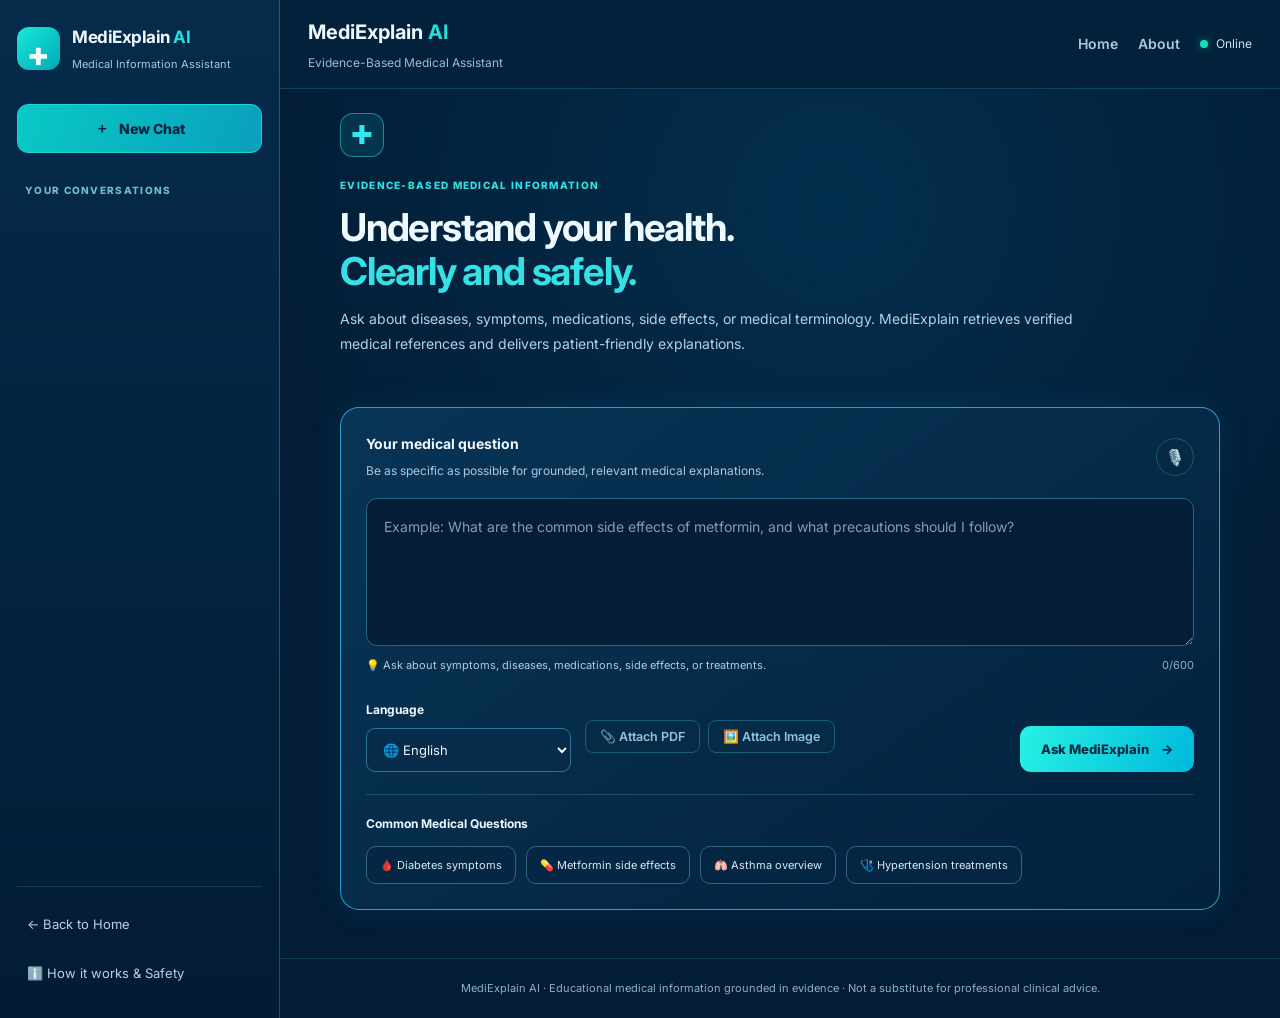
==== frontend/chat.html @ 68c3829e "Update MediExplain AI features and fixes" ====
<!DOCTYPE html>
<html lang="en">
<head>
    <meta charset="UTF-8">
    <meta name="viewport" content="width=device-width, initial-scale=1.0">
    <title>MediExplain AI | Medical Information Assistant</title>
    <link rel="preconnect" href="https://fonts.googleapis.com">
    <link rel="preconnect" href="https://fonts.gstatic.com" crossorigin>
    <link href="https://fonts.googleapis.com/css2?family=Inter:wght@400;500;600;700;800&display=swap" rel="stylesheet">
    <link rel="stylesheet" href="style.css">
</head>
<body class="chat-page">

<div class="chat-app">

    <!-- SIDEBAR -->
    <aside class="chat-sidebar" id="chatSidebar">
        <div class="sidebar-brand">
            <div class="sidebar-logo">+</div>
            <div>
                <h2>MediExplain <span>AI</span></h2>
                <p>Medical Information Assistant</p>
            </div>
        </div>

        <button type="button" class="new-chat-button" id="newChatButton">
            <span>＋</span> New Chat
        </button>

        <div class="sidebar-section-title">YOUR CONVERSATIONS</div>

        <div class="chat-history-list" id="chatHistoryList">
            <!-- Saved conversations dynamically rendered here -->
        </div>

        <div class="sidebar-bottom">
            <a href="home.html" class="sidebar-link">← Back to Home</a>
            <a href="about.html" class="sidebar-link">ℹ️ How it works & Safety</a>
        </div>
    </aside>

    <!-- MAIN CHAT CONTAINER -->
    <main class="chat-main">

        <!-- TOP BAR -->
        <header class="chat-topbar">
            <div class="topbar-left">
                <button
                    type="button"
                    class="sidebar-toggle"
                    id="sidebarToggle"
                    aria-label="Toggle sidebar"
                >☰</button>

                <div class="topbar-title">
                    <h1>MediExplain <span>AI</span></h1>
                    <p>Evidence-Based Medical Assistant</p>
                </div>
            </div>

            <div class="topbar-right">
                <a href="home.html" class="topbar-link">Home</a>
                <a href="about.html" class="topbar-link">About</a>
                <div class="chat-online-status">
                    <span class="status-dot"></span> Online
                </div>
            </div>
        </header>

        <div class="chat-content">

            <!-- WELCOME BANNER -->
            <section class="chat-welcome" id="chatWelcome">
                <div class="chat-welcome-icon">✚</div>
                <div class="chat-eyebrow">EVIDENCE-BASED MEDICAL INFORMATION</div>

                <h2>Understand your health.<br>
                    <span>Clearly and safely.</span>
                </h2>

                <p>
                    Ask about diseases, symptoms, medications, side effects, or medical terminology.
                    MediExplain retrieves verified medical references and delivers patient-friendly explanations.
                </p>
            </section>

            <!-- QUESTION CARD -->
            <section class="chat-question-card" id="ask">

                <div class="chat-input-heading">
                    <div>
                        <label for="question">Your medical question</label>
                        <p>Be as specific as possible for grounded, relevant medical explanations.</p>
                    </div>
                    <div class="input-actions-header">
                        <button type="button" id="voiceInputBtn" class="tool-icon-btn" title="Voice Input" onclick="toggleVoiceInput()">
                            🎙️
                        </button>
                    </div>
                </div>

                <!-- ATTACHED PDF / IMAGE BADGES -->
                <div id="attachedDocContainer" class="attached-badge-container hidden"></div>
                <div id="attachedImageContainer" class="attached-image-container hidden"></div>

                <div class="textarea-wrapper">
                    <textarea
                        id="question"
                        rows="5"
                        maxlength="600"
                        placeholder="Example: What are the common side effects of metformin, and what precautions should I follow?"
                    ></textarea>
                </div>

                <div class="chat-input-hint">
                    <span>💡 Ask about symptoms, diseases, medications, side effects, or treatments.</span>
                    <span id="questionCount">0/600</span>
                </div>

                <!-- CONTROLS & ATTACHMENTS BAR -->
                <div class="chat-question-controls">
                    <div class="controls-left">
                        <div class="chat-language-wrapper">
                            <label for="language">Language</label>
                            <select id="language">
                                <option value="English">🌐 English</option>
                                <option value="Kannada">ಕನ್ನಡ (Kannada)</option>
                                <option value="Hindi">हिन्दी (Hindi)</option>
                            </select>
                        </div>

                        <!-- ATTACHMENT BUTTONS -->
                        <div class="attachment-actions">
                            <input type="file" id="pdfFileInput" accept=".pdf" class="hidden" onchange="handlePdfUpload(event)">
                            <button type="button" class="attach-btn" onclick="document.getElementById('pdfFileInput').click()" title="Attach medical reference PDF">
                                📎 Attach PDF
                            </button>

                            <input type="file" id="imageFileInput" accept="image/png,image/jpeg,image/webp" class="hidden" onchange="handleImageAttach(event)">
                            <button type="button" class="attach-btn" onclick="document.getElementById('imageFileInput').click()" title="Attach medical image for reference">
                                🖼️ Attach Image
                            </button>
                        </div>
                    </div>

                    <button
                        type="button"
                        id="askButton"
                        class="chat-ask-button"
                        onclick="askMediExplain()"
                    >
                        <span>Ask MediExplain</span> <span>→</span>
                    </button>
                </div>

                <!-- QUICK QUESTIONS -->
                <div class="chat-quick-section">
                    <div class="chat-quick-title">Common Medical Questions</div>

                    <div class="chat-quick-buttons">
                        <button type="button" onclick="setQuestion('What are the symptoms of diabetes and how is it diagnosed?')">
                            🩸 Diabetes symptoms
                        </button>

                        <button type="button" onclick="setQuestion('What are the side effects and precautions of metformin?')">
                            💊 Metformin side effects
                        </button>

                        <button type="button" onclick="setQuestion('What is asthma, what triggers flare-ups, and how is it managed?')">
                            🫁 Asthma overview
                        </button>

                        <button type="button" onclick="setQuestion('How is high blood pressure treated and prevented?')">
                            🩺 Hypertension treatments
                        </button>
                    </div>
                </div>
            </section>

            <!-- LOADING INDICATOR -->
            <div id="loading" class="loading-card hidden" role="status" aria-live="polite">
                <div class="loading-animation">
                    <span></span><span></span><span></span>
                </div>
                <h3>Reviewing trusted medical sources...</h3>
                <p>Retrieving relevant knowledge, ranking medical passages, and preparing patient-friendly guidance.</p>
                <div class="loading-steps">
                    <span>Retrieval</span><span>•</span>
                    <span>Safety Check</span><span>•</span>
                    <span>Reranking</span><span>•</span>
                    <span>Plain Explanation</span>
                </div>
            </div>

            <!-- RESPONSE SECTION -->
            <section id="responseSection" class="response-section hidden">

                <div class="response-heading">
                    <div>
                        <div class="section-label">EVIDENCE-BASED MEDICAL EXPLANATION</div>
                        <h2>Your Explanation</h2>
                        <p>Synthesized from verified medical references and patient guidelines.</p>
                    </div>

                    <!-- STRICTLY ONE VISIBLE COPY BUTTON -->
                    <button type="button" class="copy-button" id="copyButton" onclick="copyAnswer()">
                        📋 Copy answer
                    </button>
                </div>

                <!-- MEDICAL EXPLANATION CARD -->
                <div class="answer-card">
                    <div class="answer-card-header">
                        <div class="medical-icon">+</div>
                        <div class="header-text-group">
                            <h3>Medical Explanation</h3>
                            <span>Clear, patient-friendly information</span>
                        </div>
                        <button type="button" id="speakButton" class="speech-toggle-btn" onclick="toggleSpeech()" title="Read aloud">
                            🔊 Listen
                        </button>
                    </div>
                    <div id="answer" class="answer"></div>
                </div>

                <!-- METRICS GRID -->
                <div class="metrics-grid">
                    <div class="metric-card">
                        <div class="metric-content">
                            <span>Evidence Confidence</span>
                            <strong id="confidence">-</strong>
                        </div>
                    </div>

                    <div class="metric-card">
                        <div class="metric-content">
                            <span>Clinical Safety Level</span>
                            <strong id="safetyLevel">-</strong>
                        </div>
                    </div>
                </div>

                <!-- MEDICAL TERMINOLOGY SIMPLIFIER (PHASE 3D) -->
                <div id="terminologyCard" class="terminology-card hidden">
                    <div class="terminology-header">
                        <div class="terminology-icon">📖</div>
                        <div>
                            <h3>Medical Terminology Explained</h3>
                            <span>Key medical concepts in plain language</span>
                        </div>
                    </div>
                    <div id="terminologyList" class="terminology-list"></div>
                </div>

                <!-- SAFETY INFORMATION CARD -->
                <div class="safety-card">
                    <div class="safety-header">
                        <div class="safety-icon">🛡️</div>
                        <div>
                            <h3>Safety & Clinical Guidance</h3>
                            <span>Important medical precautions</span>
                        </div>
                    </div>
                    <p id="safetyMessage"></p>
                </div>

                <!-- EVIDENCE EXPLORER (PHASE 5) -->
                <div id="evidenceExplorerCard" class="evidence-explorer-card">
                    <div class="evidence-explorer-header">
                        <div>
                            <div class="section-label">EVIDENCE EXPLORER</div>
                            <h3>Supporting Medical Passages</h3>
                            <p>Examine the exact evidence chunks and relevance scores retrieved for your question.</p>
                        </div>
                    </div>
                    <div id="evidenceList" class="evidence-list"></div>
                </div>

                <!-- MEDICAL SOURCES / REFERENCES -->
                <div class="sources-card">
                    <div class="sources-header">
                        <div>
                            <div class="section-label">CITATIONS</div>
                            <h3>Medical References & Sources</h3>
                            <p>Explore the trusted references supporting this explanation.</p>
                        </div>
                    </div>
                    <div id="sources" class="sources-list"></div>
                </div>

                <!-- INTERACTIVE ACTION BAR (PHASES 9 & 10) -->
                <div class="action-tools-bar">
                    <button type="button" class="tool-action-btn" onclick="openReportModal()">
                        📄 Generate Medical Report
                    </button>
                    <button type="button" class="tool-action-btn" onclick="openTreatmentModal()">
                        ⚖️ Treatment Comparison
                    </button>
                    <button type="button" class="tool-action-btn" onclick="openDoctorModal()">
                        🩺 Questions for Doctor
                    </button>
                    <button type="button" class="ask-another-button" id="askAnotherButton">
                        ← Ask another question
                    </button>
                </div>

            </section>

        </div>

        <!-- FOOTER -->
        <footer class="chat-footer">
            MediExplain AI · Educational medical information grounded in evidence · Not a substitute for professional clinical advice.
        </footer>

    </main>
</div>

<!-- =========================================================
     MODAL 1: STRUCTURED MEDICAL REPORT PREVIEW & PRINT
========================================================= -->
<div id="reportModal" class="modal-overlay hidden" onclick="closeModalOnBackdrop(event, 'reportModal')">
    <div class="modal-card report-modal-card">
        <div class="modal-header">
            <div>
                <span class="modal-eyebrow">PATIENT EDUCATION REPORT</span>
                <h2 id="modalReportTitle">MediExplain Medical Report</h2>
            </div>
            <div class="modal-header-actions">
                <button type="button" class="modal-print-btn" onclick="window.print()">🖨️ Print / Save PDF</button>
                <button type="button" class="modal-close-btn" onclick="closeModal('reportModal')" aria-label="Close modal">×</button>
            </div>
        </div>
        <div class="modal-body" id="reportBody">
            <!-- Dynamic report content -->
        </div>
    </div>
</div>

<!-- =========================================================
     MODAL 2: TREATMENT COMPARISON TABLE
========================================================= -->
<div id="treatmentModal" class="modal-overlay hidden" onclick="closeModalOnBackdrop(event, 'treatmentModal')">
    <div class="modal-card">
        <div class="modal-header">
            <div>
                <span class="modal-eyebrow">TREATMENT ANALYSIS</span>
                <h2 id="treatmentModalTitle">Evidence-Based Treatment Comparison</h2>
            </div>
            <button type="button" class="modal-close-btn" onclick="closeModal('treatmentModal')" aria-label="Close modal">×</button>
        </div>
        <div class="modal-body" id="treatmentBody">
            <!-- Dynamic treatment comparison table -->
        </div>
    </div>
</div>

<!-- =========================================================
     MODAL 3: QUESTIONS FOR YOUR DOCTOR
========================================================= -->
<div id="doctorModal" class="modal-overlay hidden" onclick="closeModalOnBackdrop(event, 'doctorModal')">
    <div class="modal-card">
        <div class="modal-header">
            <div>
                <span class="modal-eyebrow">CLINICAL COMMUNICATION</span>
                <h2>Questions to Discuss with Your Doctor</h2>
            </div>
            <button type="button" class="modal-close-btn" onclick="closeModal('doctorModal')" aria-label="Close modal">×</button>
        </div>
        <div class="modal-body" id="doctorBody">
            <!-- Dynamic doctor discussion summary -->
        </div>
    </div>
</div>

<!-- TOAST FEEDBACK -->
<div id="copyToast" class="toast-notification hidden"></div>

<script src="script.js"></script>

</body>
</html>
---- frontend/style.css ----
/* =========================================================
   MEDIEXPLAIN AI
   PROFESSIONAL MEDICAL UI
========================================================= */

* {
    margin: 0;
    padding: 0;
    box-sizing: border-box;
}

:root {

    --primary: #2563eb;
    --primary-dark: #1d4ed8;
    --primary-light: #eff6ff;

    --navy: #10233f;
    --text: #24364b;
    --muted: #66758a;

    --border: #dfe7f1;

    --background: #f5f8fc;
    --white: #ffffff;

    --success: #159957;
    --success-bg: #ecfdf5;

    --warning: #b7791f;
    --warning-bg: #fff9eb;

    --shadow-sm:
        0 4px 15px rgba(30, 55, 90, 0.05);

    --shadow-md:
        0 15px 45px rgba(30, 55, 90, 0.09);

    --radius: 18px;
}


/* =========================================================
   BODY
========================================================= */

html {
    scroll-behavior: smooth;
}

body {

    font-family: "Inter", Arial, sans-serif;

    background:
        radial-gradient(
            circle at 80% 0%,
            rgba(37, 99, 235, 0.08),
            transparent 30%
        ),
        var(--background);

    color: var(--text);

    min-height: 100vh;

    line-height: 1.6;
}

button,
textarea,
select {
    font-family: inherit;
}


/* =========================================================
   APP
========================================================= */

.app {
    min-height: 100vh;
}


/* =========================================================
   NAVBAR
========================================================= */

.navbar {

    height: 76px;

    background: rgba(255,255,255,0.96);

    backdrop-filter: blur(15px);

    border-bottom: 1px solid var(--border);

    display: flex;

    align-items: center;

    justify-content: space-between;

    padding: 0 6%;

    position: sticky;

    top: 0;

    z-index: 100;
}


.brand {

    display: flex;

    align-items: center;

    gap: 12px;
}


.brand-icon {

    width: 42px;
    height: 42px;

    background:
        linear-gradient(
            135deg,
            #2563eb,
            #4f46e5
        );

    color: white;

    border-radius: 12px;

    display: flex;

    align-items: center;

    justify-content: center;

    font-size: 25px;

    font-weight: 700;

    box-shadow:
        0 8px 20px rgba(37,99,235,0.25);
}


.brand-name {

    color: var(--navy);

    font-size: 18px;

    font-weight: 800;

    line-height: 1.1;
}


.brand-name span {
    color: var(--primary);
}


.brand-subtitle {

    font-size: 10px;

    color: var(--muted);

    margin-top: 3px;
}


.nav-links {

    display: flex;

    gap: 30px;
}


.nav-links a {

    color: #4b5d73;

    text-decoration: none;

    font-size: 13px;

    font-weight: 600;

    transition: 0.2s;
}


.nav-links a:hover {
    color: var(--primary);
}


.nav-status {

    display: flex;

    align-items: center;

    gap: 8px;

    font-size: 13px;

    color: #415267;

    font-weight: 500;
}


.online-dot {

    width: 8px;
    height: 8px;

    border-radius: 50%;

    background: #22c55e;

    box-shadow:
        0 0 0 4px rgba(34,197,94,0.12);
}


/* =========================================================
   HERO
========================================================= */

.hero {

    max-width: 1250px;

    margin: 0 auto;

    min-height: 550px;

    padding: 90px 6% 75px;

    display: grid;

    grid-template-columns: 1.05fr 0.95fr;

    align-items: center;

    gap: 50px;
}


.hero-content {
    max-width: 690px;
}


.eyebrow {

    display: inline-flex;

    align-items: center;

    gap: 8px;

    color: var(--primary);

    font-size: 13px;

    font-weight: 700;

    letter-spacing: 0.02em;

    margin-bottom: 18px;

    background: #eef5ff;

    padding: 8px 13px;

    border-radius: 30px;

    border: 1px solid #dbeafe;
}


.eyebrow-icon {
    font-size: 15px;
}


.hero h1 {

    font-size: clamp(42px, 5vw, 65px);

    line-height: 1.08;

    letter-spacing: -2.5px;

    color: var(--navy);

    margin-bottom: 22px;

    font-weight: 800;
}


.hero h1 span {
    color: var(--primary);
}


.hero-description {

    max-width: 650px;

    color: var(--muted);

    font-size: 17px;

    line-height: 1.8;

    margin-bottom: 30px;
}


.hero-actions {

    display: flex;

    align-items: center;

    gap: 15px;

    margin-bottom: 28px;
}


.primary-button,
.secondary-button {

    text-decoration: none;

    display: inline-flex;

    align-items: center;

    justify-content: center;

    gap: 10px;

    border-radius: 11px;

    padding: 13px 20px;

    font-size: 14px;

    font-weight: 700;

    transition: 0.25s;
}


.primary-button {

    color: white;

    background:
        linear-gradient(
            135deg,
            #2563eb,
            #4f46e5
        );

    box-shadow:
        0 10px 25px rgba(37,99,235,0.25);
}


.primary-button:hover {

    transform: translateY(-2px);

    box-shadow:
        0 14px 30px rgba(37,99,235,0.30);
}


.secondary-button {

    color: var(--navy);

    border: 1px solid var(--border);

    background: white;
}


.secondary-button:hover {
    border-color: #b7c9e2;
}


.hero-trust {

    display: flex;

    flex-wrap: wrap;

    gap: 22px;

    color: #52657b;

    font-size: 13px;

    font-weight: 600;
}


.hero-trust span {
    color: var(--success);

    margin-right: 5px;
}


/* =========================================================
   HERO VISUAL
========================================================= */

.hero-visual {

    height: 390px;

    position: relative;

    display: flex;

    align-items: center;

    justify-content: center;
}


.medical-orb {

    width: 265px;
    height: 265px;

    border-radius: 50%;

    background:
        radial-gradient(
            circle at 35% 30%,
            #ffffff,
            #e9f2ff 50%,
            #dceaff
        );

    border: 1px solid #d7e5f8;

    box-shadow:
        0 35px 70px rgba(37,99,235,0.15);

    display: flex;

    align-items: center;

    justify-content: center;
}


.medical-orb::before {

    content: "";

    position: absolute;

    width: 320px;
    height: 320px;

    border: 1px solid #dce8f7;

    border-radius: 50%;
}


.orb-cross {

    width: 105px;
    height: 105px;

    border-radius: 28px;

    background:
        linear-gradient(
            135deg,
            #2563eb,
            #4f46e5
        );

    color: white;

    display: flex;

    align-items: center;

    justify-content: center;

    font-size: 65px;

    font-weight: 500;

    box-shadow:
        0 20px 40px rgba(37,99,235,0.30);
}


.floating-card {

    position: absolute;

    background: rgba(255,255,255,0.95);

    border: 1px solid var(--border);

    border-radius: 13px;

    padding: 12px 16px;

    font-size: 12px;

    font-weight: 700;

    color: var(--navy);

    box-shadow: var(--shadow-md);
}


.floating-card span {
    margin-right: 6px;
}


.card-one {
    top: 40px;
    right: 20px;
}


.card-two {
    bottom: 50px;
    left: 15px;
}


.card-three {
    bottom: 5px;
    right: 70px;
}


/* =========================================================
   MAIN
========================================================= */

.main-container {

    max-width: 1100px;

    margin: 0 auto;

    padding: 20px 25px 80px;
}


/* =========================================================
   LABELS / HEADINGS
========================================================= */

.section-label {

    color: var(--primary);

    font-size: 11px;

    font-weight: 800;

    letter-spacing: 0.12em;

    margin-bottom: 8px;
}


.section-heading,
.response-heading {

    display: flex;

    justify-content: space-between;

    align-items: flex-start;

    gap: 30px;

    margin-bottom: 25px;
}


.section-heading h2,
.response-heading h2,
.how-section h2,
.features-section h2,
.responsible-section h2 {

    color: var(--navy);

    font-size: 30px;

    letter-spacing: -0.7px;

    line-height: 1.2;

    margin-bottom: 10px;
}


.section-heading p,
.response-heading p,
.section-description {

    color: var(--muted);

    font-size: 14px;

    max-width: 680px;
}


.educational-badge,
.response-badge {

    white-space: nowrap;

    padding: 8px 13px;

    border-radius: 30px;

    background: #eff8f4;

    color: #227453;

    font-size: 11px;

    font-weight: 700;
}


.response-badge {

    background: #eff6ff;

    color: var(--primary);
}


/* =========================================================
   QUESTION SECTION
========================================================= */

.question-section {
    margin-top: 25px;
}


.question-card {

    background: white;

    border: 1px solid var(--border);

    border-radius: 22px;

    padding: 30px;

    box-shadow: var(--shadow-md);
}


.input-header {

    display: flex;

    justify-content: space-between;

    align-items: flex-start;

    margin-bottom: 15px;
}


.input-header label,
.language-wrapper label {

    display: block;

    font-size: 13px;

    font-weight: 700;

    color: var(--navy);

    margin-bottom: 5px;
}


.input-header p {

    color: var(--muted);

    font-size: 12px;
}


.input-icon {

    width: 35px;
    height: 35px;

    border-radius: 10px;

    background: var(--primary-light);

    display: flex;

    align-items: center;

    justify-content: center;
}


textarea {

    width: 100%;

    min-height: 155px;

    resize: vertical;

    border: 1px solid #d6e1ed;

    border-radius: 14px;

    padding: 17px;

    color: var(--text);

    background: #fbfdff;

    font-size: 14px;

    outline: none;

    transition: 0.2s;
}


textarea:focus {

    border-color: #7aa8ee;

    background: white;

    box-shadow:
        0 0 0 4px rgba(37,99,235,0.08);
}


textarea::placeholder {
    color: #9aaabd;
}


.input-hint {

    color: #75869a;

    font-size: 11px;

    margin-top: 8px;
}


.question-controls {

    display: flex;

    align-items: flex-end;

    justify-content: space-between;

    gap: 20px;

    margin-top: 25px;
}


.language-wrapper {
    width: 215px;
}


.select-wrapper {

    height: 43px;

    border: 1px solid #d6e1ed;

    border-radius: 10px;

    display: flex;

    align-items: center;

    gap: 8px;

    padding: 0 12px;

    background: white;
}


.select-wrapper select {

    flex: 1;

    border: none;

    outline: none;

    background: transparent;

    font-size: 13px;

    color: var(--text);
}


.ask-button {

    min-width: 195px;

    height: 45px;

    border: none;

    border-radius: 11px;

    background:
        linear-gradient(
            135deg,
            #2563eb,
            #4f46e5
        );

    color: white;

    font-weight: 700;

    font-size: 13px;

    cursor: pointer;

    box-shadow:
        0 10px 25px rgba(37,99,235,0.22);

    transition: 0.25s;
}


.ask-button:hover {

    transform: translateY(-2px);

    box-shadow:
        0 14px 30px rgba(37,99,235,0.28);
}


.ask-button:disabled {

    opacity: 0.65;

    cursor: wait;

    transform: none;
}


.ask-button span {
    margin-left: 7px;
}


/* =========================================================
   QUICK QUESTIONS
========================================================= */

.quick-section {

    border-top: 1px solid #edf1f6;

    margin-top: 25px;

    padding-top: 20px;
}


.quick-title {

    color: #65768a;

    font-size: 11px;

    font-weight: 700;

    margin-bottom: 10px;
}


.quick-buttons {

    display: flex;

    flex-wrap: wrap;

    gap: 8px;
}


.quick-buttons button {

    border: 1px solid #d8e4f2;

    background: #f8fbff;

    color: #315273;

    padding: 9px 13px;

    border-radius: 9px;

    font-size: 11px;

    font-weight: 600;

    cursor: pointer;

    transition: 0.2s;
}


.quick-buttons button:hover {

    background: #eff6ff;

    border-color: #b8d1f3;

    color: var(--primary);

    transform: translateY(-1px);
}


/* =========================================================
   LOADING
========================================================= */

.loading-card {

    background: white;

    border: 1px solid var(--border);

    border-radius: 18px;

    padding: 35px;

    margin-top: 25px;

    text-align: center;

    box-shadow: var(--shadow-sm);
}


.loading-animation {

    display: flex;

    justify-content: center;

    gap: 6px;

    margin-bottom: 15px;
}


.loading-animation span {

    width: 8px;
    height: 8px;

    background: var(--primary);

    border-radius: 50%;

    animation: pulse 1.2s infinite ease-in-out;
}


.loading-animation span:nth-child(2) {
    animation-delay: 0.15s;
}

.loading-animation span:nth-child(3) {
    animation-delay: 0.3s;
}


.loading-card h3 {

    font-size: 15px;

    color: var(--navy);

    margin-bottom: 5px;
}


.loading-card p {

    color: var(--muted);

    font-size: 12px;
}


.loading-steps {

    margin-top: 13px;

    color: #7890aa;

    font-size: 10px;
}


@keyframes pulse {

    0%, 100% {
        transform: translateY(0);
        opacity: 0.4;
    }

    50% {
        transform: translateY(-5px);
        opacity: 1;
    }
}


/* =========================================================
   RESPONSE
========================================================= */

.response-section {

    margin-top: 55px;
}


.answer-card,
.safety-card,
.sources-card {

    background: white;

    border: 1px solid var(--border);

    border-radius: 19px;

    box-shadow: var(--shadow-sm);
}


.answer-card {

    padding: 27px;

    margin-bottom: 17px;
}


.answer-card-header {

    display: flex;

    align-items: center;

    gap: 12px;

    padding-bottom: 18px;

    border-bottom: 1px solid #edf1f6;

    margin-bottom: 20px;
}


.medical-icon {

    width: 40px;
    height: 40px;

    border-radius: 12px;

    background: #eff6ff;

    color: var(--primary);

    display: flex;

    align-items: center;

    justify-content: center;

    font-size: 24px;

    font-weight: 700;
}


.answer-card h3 {

    color: var(--navy);

    font-size: 16px;
}


.answer-card-header span {

    color: var(--muted);

    font-size: 11px;
}


.answer {

    color: #354960;

    font-size: 14px;

    line-height: 1.8;

    white-space: pre-wrap;
}


.copy-button {

    margin-top: 20px;

    border: 1px solid #dbe5f0;

    background: white;

    color: #48617c;

    padding: 8px 12px;

    border-radius: 8px;

    font-size: 11px;

    cursor: pointer;
}


.copy-button:hover {

    background: #f5f8fc;

    color: var(--primary);
}


/* =========================================================
   METRICS
========================================================= */

.metrics-grid {

    display: grid;

    grid-template-columns: 1fr 1fr;

    gap: 17px;

    margin-bottom: 17px;
}


.metric-card {

    background: white;

    border: 1px solid var(--border);

    border-radius: 16px;

    padding: 19px;

    display: flex;

    align-items: center;

    gap: 13px;

    box-shadow: var(--shadow-sm);
}


.metric-icon {

    width: 38px;
    height: 38px;

    border-radius: 11px;

    display: flex;

    align-items: center;

    justify-content: center;

    font-size: 17px;
}


.confidence-icon {

    background: var(--success-bg);

    color: var(--success);
}


.safety-icon {

    background: #fff4d6;

    color: var(--warning);
}


.metric-content span {

    display: block;

    color: #78899c;

    font-size: 10px;

    margin-bottom: 2px;
}


.metric-content strong {

    color: var(--navy);

    font-size: 15px;
}


/* =========================================================
   SAFETY
========================================================= */

.safety-card {

    padding: 23px;

    margin-bottom: 17px;

    background: #fffaf0;

    border-color: #f1d99c;
}


.safety-header {

    display: flex;

    align-items: center;

    gap: 12px;

    margin-bottom: 15px;
}


.safety-icon {

    width: 39px;
    height: 39px;

    border-radius: 11px;

    background: #fff0c2;

    display: flex;

    align-items: center;

    justify-content: center;
}


.safety-header h3 {

    color: #6e4d13;

    font-size: 14px;
}


.safety-header span {

    color: #9a7a43;

    font-size: 10px;
}


.safety-card p {

    color: #765c2b;

    font-size: 12px;

    line-height: 1.7;
}


/* =========================================================
   SOURCES
========================================================= */

.sources-card {

    padding: 27px;
}


.sources-header {

    display: flex;

    justify-content: space-between;

    gap: 20px;

    margin-bottom: 20px;
}


.sources-header h3 {

    color: var(--navy);

    font-size: 20px;

    margin-bottom: 3px;
}


.sources-header p {

    color: var(--muted);

    font-size: 11px;
}


.evidence-badge {

    align-self: flex-start;

    padding: 7px 11px;

    background: #eff6ff;

    color: var(--primary);

    border-radius: 20px;

    font-size: 10px;

    font-weight: 700;
}


.source-item {

    padding: 17px 0;

    border-bottom: 1px solid #edf1f6;
}


.source-item:last-child {
    border-bottom: none;
}


.source-title {

    color: var(--navy);

    font-size: 13px;

    font-weight: 700;

    margin-bottom: 4px;
}


.source-meta {

    color: #8393a5;

    font-size: 10px;
}


.source-link {

    display: inline-block;

    margin-top: 8px;

    color: var(--primary);

    font-size: 10px;

    font-weight: 700;

    text-decoration: none;
}


.source-link:hover {
    text-decoration: underline;
}


/* =========================================================
   ASK AGAIN
========================================================= */

.ask-again {

    text-align: center;

    margin-top: 20px;
}


.ask-again button {

    border: none;

    background: transparent;

    color: var(--primary);

    font-size: 12px;

    font-weight: 700;

    cursor: pointer;
}


/* =========================================================
   HOW IT WORKS
========================================================= */

.how-section {

    margin-top: 100px;

    padding-top: 65px;

    border-top: 1px solid var(--border);
}


.how-section h2,
.features-section h2 {

    margin-bottom: 10px;
}


.process-grid {

    display: grid;

    grid-template-columns:
        repeat(4, 1fr);

    gap: 14px;

    margin-top: 30px;
}


.process-card {

    position: relative;

    background: white;

    border: 1px solid var(--border);

    border-radius: 17px;

    padding: 23px;

    min-height: 225px;

    transition: 0.25s;
}


.process-card:hover {

    transform: translateY(-4px);

    box-shadow: var(--shadow-md);
}


.process-number {

    color: #a1b2c6;

    font-size: 10px;

    font-weight: 800;

    margin-bottom: 20px;
}


.process-icon {

    width: 40px;
    height: 40px;

    background: var(--primary-light);

    border-radius: 11px;

    display: flex;

    align-items: center;

    justify-content: center;

    margin-bottom: 15px;
}


.process-card h3 {

    color: var(--navy);

    font-size: 15px;

    margin-bottom: 7px;
}


.process-card p {

    color: var(--muted);

    font-size: 11px;

    line-height: 1.65;
}


/* =========================================================
   FEATURES
========================================================= */

.features-section {

    margin-top: 85px;
}


.feature-grid {

    display: grid;

    grid-template-columns:
        repeat(4, 1fr);

    gap: 14px;

    margin-top: 28px;
}


.feature-card {

    background: white;

    border: 1px solid var(--border);

    border-radius: 16px;

    padding: 22px;

    transition: 0.25s;
}


.feature-card:hover {

    transform: translateY(-3px);

    box-shadow: var(--shadow-sm);
}


.feature-icon {

    font-size: 22px;

    margin-bottom: 14px;
}


.feature-card h3 {

    color: var(--navy);

    font-size: 14px;

    margin-bottom: 6px;
}


.feature-card p {

    color: var(--muted);

    font-size: 11px;

    line-height: 1.65;
}


/* =========================================================
   RESPONSIBLE AI
========================================================= */

.responsible-section {

    margin-top: 70px;

    padding: 27px;

    border-radius: 18px;

    background:
        linear-gradient(
            135deg,
            #eef6ff,
            #f7fbff
        );

    border: 1px solid #d7e7fa;

    display: flex;

    align-items: flex-start;

    gap: 17px;
}


.responsible-icon {

    width: 45px;
    height: 45px;

    border-radius: 13px;

    background: white;

    display: flex;

    align-items: center;

    justify-content: center;

    box-shadow: var(--shadow-sm);
}


.responsible-section h2 {

    font-size: 22px;

    margin-bottom: 7px;
}


.responsible-section p {

    max-width: 720px;

    color: var(--muted);

    font-size: 12px;
}


/* =========================================================
   FOOTER
========================================================= */

.footer {

    border-top: 1px solid var(--border);

    background: white;

    padding: 30px 6%;

    text-align: center;

    color: #8290a1;

    font-size: 10px;
}


.footer-brand {

    display: flex;

    justify-content: center;

    align-items: center;

    gap: 8px;

    color: var(--navy);

    margin-bottom: 6px;
}


.small-brand-icon {

    width: 24px;
    height: 24px;

    background: var(--primary);

    color: white;

    border-radius: 7px;

    display: flex;

    align-items: center;

    justify-content: center;

    font-weight: 700;
}


.footer-disclaimer {

    margin-top: 7px;

    color: #a0acba;
}


/* =========================================================
   HIDDEN
========================================================= */

.hidden {
    display: none !important;
}


/* =========================================================
   MOBILE
========================================================= */

@media (max-width: 900px) {

    .nav-links {
        display: none;
    }

    .hero {

        grid-template-columns: 1fr;

        text-align: center;

        padding-top: 65px;
    }

    .hero-description {
        margin-left: auto;
        margin-right: auto;
    }

    .hero-actions,
    .hero-trust {
        justify-content: center;
    }

    .hero-visual {
        height: 330px;
    }

    .process-grid,
    .feature-grid {

        grid-template-columns:
            repeat(2, 1fr);
    }
}


@media (max-width: 650px) {

    .navbar {

        padding: 0 18px;
    }

    .nav-status {
        display: none;
    }

    .hero {

        padding:
            50px 20px 55px;
    }

    .hero h1 {

        font-size: 39px;

        letter-spacing: -1.5px;
    }

    .hero-description {
        font-size: 14px;
    }

    .hero-actions {

        flex-direction: column;

        align-items: stretch;
    }

    .primary-button,
    .secondary-button {

        width: 100%;
    }

    .hero-trust {

        flex-direction: column;

        gap: 8px;
    }

    .main-container {

        padding-left: 15px;
        padding-right: 15px;
    }

    .question-card,
    .answer-card,
    .sources-card {

        padding: 20px;
    }

    .section-heading,
    .response-heading {

        flex-direction: column;
    }

    .question-controls {

        flex-direction: column;

        align-items: stretch;
    }

    .language-wrapper {

        width: 100%;
    }

    .ask-button {

        width: 100%;
    }

    .metrics-grid {

        grid-template-columns: 1fr;
    }

    .process-grid,
    .feature-grid {

        grid-template-columns: 1fr;
    }

    .floating-card {
        display: none;
    }

    .medical-orb {

        width: 210px;
        height: 210px;
    }

    .medical-orb::before {

        width: 255px;
        height: 255px;
    }

    .orb-cross {

        width: 85px;
        height: 85px;

        font-size: 50px;
    }

    .responsible-section {

        flex-direction: column;
    }
}
/* ============================================================
   MEDICAL SOURCE LINK
   ============================================================ */

.source-link {
    display: inline-block;
    margin-top: 10px;
    padding: 7px 12px;
    border-radius: 8px;

    background: #eef4ff;
    color: #2457d6;

    font-size: 13px;
    font-weight: 600;
    text-decoration: none;

    transition: all 0.2s ease;
}

.source-link:hover {
    background: #dce8ff;
    color: #1745b5;
    text-decoration: none;
}
.source-link {
    display: inline-block;
    margin-top: 8px;
    color: #2563eb;
    font-size: 13px;
    font-weight: 600;
    text-decoration: none;
}

.source-link:hover {
    text-decoration: underline;
}

/* ==========================================
   MEDIEXPLAIN AI - NEW CHAT PAGE
   ========================================== */

body.chat-page {
    margin: 0;
    min-height: 100vh;
    background: #031d36;
    color: #eef8ff;
    font-family: 'Inter', sans-serif;
}

.chat-page *,
.chat-page *::before,
.chat-page *::after {
    box-sizing: border-box;
}

.chat-app {
    display: flex;
    min-height: 100vh;
    background:
        radial-gradient(ellipse at 65% 20%, rgba(0, 122, 180, .19), transparent 48%),
        #031d36;
}

/* SIDEBAR */

.chat-sidebar {
    width: 280px;
    flex-shrink: 0;
    display: flex;
    flex-direction: column;
    padding: 24px 17px;
    background: linear-gradient(180deg, #052b4b, #031c34);
    border-right: 1px solid rgba(43, 203, 239, .32);
}

.sidebar-brand {
    display: flex;
    align-items: center;
    gap: 12px;
    margin-bottom: 30px;
}

.sidebar-logo {
    width: 43px;
    height: 43px;
    flex-shrink: 0;
    display: grid;
    place-items: center;
    border-radius: 12px;
    background: linear-gradient(135deg, #18ead6, #00a9bb);
    color: white;
    font-size: 34px;
    font-weight: 800;
}

.sidebar-brand h2 {
    margin: 0;
    font-size: 17px;
    letter-spacing: -.5px;
}

.sidebar-brand h2 span,
.chat-topbar h1 span {
    color: #20e0dc;
}

.sidebar-brand p {
    margin: 5px 0 0;
    color: #a9c6dd;
    font-size: 11px;
}

.new-chat-button {
    display: flex;
    align-items: center;
    justify-content: center;
    gap: 10px;
    width: 100%;
    padding: 14px;
    border: 1px solid #1bd7d5;
    border-radius: 11px;
    background: linear-gradient(110deg, #09c9c5, #0a9fbe);
    color: #03233e;
    font-size: 14px;
    font-weight: 800;
    cursor: pointer;
    transition: .2s;
}

.new-chat-button:hover,
.chat-ask-button:hover {
    filter: brightness(1.12);
    transform: translateY(-1px);
}

.sidebar-section-title {
    margin: 29px 8px 13px;
    color: #71b9d6;
    font-size: 10px;
    font-weight: 800;
    letter-spacing: 1.3px;
}

.chat-history-list {
    flex: 1;
    min-height: 100px;
    overflow-y: auto;
}

.sidebar-bottom {
    display: flex;
    flex-direction: column;
    gap: 8px;
    padding-top: 17px;
    border-top: 1px solid rgba(114, 189, 220, .18);
}

.sidebar-link {
    padding: 10px;
    border-radius: 8px;
    color: #b8d1e5;
    font-size: 13px;
    text-decoration: none;
}

.sidebar-link:hover {
    background: rgba(43, 191, 224, .1);
    color: #48e7ec;
}

/* MAIN AREA */

.chat-main {
    max-width: 1200px;
    width: 100%;
    margin: 0 auto;
    box-sizing: border-box;
    flex: 1;
    display: flex;
    flex-direction: column;
}

.chat-topbar {
    min-height: 78px;
    padding: 15px 30px;
    display: flex;
    align-items: center;
    gap: 17px;
    border-bottom: 1px solid rgba(43, 203, 239, .28);
    background: rgba(3, 35, 63, .8);
}

.chat-topbar h1 {
    margin: 0;
    font-size: 20px;
}

.chat-topbar p {
    margin: 5px 0 0;
    color: #9dbbd2;
    font-size: 12px;
}

.chat-online-status {
    display: flex;
    align-items: center;
    gap: 8px;
    margin-left: auto;
    color: #c5e3f2;
    font-size: 12px;
}

.chat-online-status span {
    width: 8px;
    height: 8px;
    border-radius: 50%;
    background: #13e4b7;
    box-shadow: 0 0 10px rgba(19, 228, 183, .5);
}

.sidebar-toggle {
    display: none;
    border: 1px solid rgba(65, 206, 240, .4);
    border-radius: 8px;
    padding: 9px 12px;
    background: #0a3454;
    color: white;
    cursor: pointer;
}

.chat-content {
    width: 100%;
    max-width: 100%;
    box-sizing: border-box;
    margin: 0 auto;
    padding: 35px 38px 45px;
}

/* WELCOME */

.chat-welcome {
    margin: 0 0 27px;
}

.chat-welcome-icon {
    width: 44px;
    height: 44px;
    display: grid;
    place-items: center;
    margin-bottom: 20px;
    border: 1px solid rgba(40, 228, 240, .5);
    border-radius: 13px;
    background: rgba(10, 205, 214, .12);
    color: #35e6ef;
    font-size: 26px;
}

.chat-eyebrow,
.section-label {
    color: #36e1e5;
    font-size: 10px;
    font-weight: 800;
    letter-spacing: 1.3px;
}

.chat-welcome h2 {
    margin: 12px 0;
    font-size: clamp(30px, 3vw, 43px);
    line-height: 1.15;
    letter-spacing: -1.2px;
}

.chat-welcome h2 span {
    color: #35e1e7;
}

.chat-welcome > p {
    max-width: 760px;
    margin: 0;
    color: #b8d0e3;
    font-size: 14px;
    line-height: 1.8;
}

/* QUESTION CARD */

.chat-question-card {
    padding: 25px;
    border: 1px solid rgba(46, 203, 246, .75);
    border-radius: 19px;
    background: linear-gradient(145deg, rgba(8, 53, 87, .96), rgba(3, 34, 61, .98));
    box-shadow: 0 0 30px rgba(0, 166, 230, .1);
}

.chat-input-heading {
    display: flex;
    align-items: center;
    justify-content: space-between;
    gap: 15px;
    margin-bottom: 18px;
}

.chat-input-heading label,
.chat-language-wrapper label {
    display: block;
    color: #f1f8ff;
    font-size: 14px;
    font-weight: 700;
}

.chat-input-heading p {
    margin: 6px 0 0;
    color: #adc7dd;
    font-size: 12px;
}

.chat-heading-icon {
    display: grid;
    place-items: center;
    width: 38px;
    height: 38px;
    border-radius: 11px;
    background: rgba(42, 183, 224, .13);
    color: #55e6f5;
    font-size: 23px;
}

#question {
    display: block;
    width: 100%;
    min-height: 135px;
    padding: 17px;
    resize: vertical;
    border: 1px solid #28638a;
    border-radius: 11px;
    outline: none;
    background: #041e38;
    color: #f1f8ff;
    font: inherit;
    font-size: 14px;
    line-height: 1.6;
    transition: border-color .2s, box-shadow .2s;
}

#question::placeholder {
    color: #7f9db7;
}

#question:focus {
    border-color: #31dce7;
    box-shadow: 0 0 0 3px rgba(49, 220, 231, .1);
}

.chat-input-hint {
    display: flex;
    justify-content: space-between;
    gap: 10px;
    margin-top: 11px;
    color: #b2cbe0;
    font-size: 11px;
}

#questionCount {
    flex-shrink: 0;
    color: #8caec8;
}

.chat-question-controls {
    display: flex;
    justify-content: space-between;
    align-items: end;
    gap: 18px;
    margin-top: 25px;
}

.chat-language-wrapper {
    display: flex;
    flex-direction: column;
    gap: 9px;
}

.chat-language-wrapper label {
    font-size: 12px;
}

.chat-language-wrapper select {
    min-width: 205px;
    padding: 12px;
    border: 1px solid #347295;
    border-radius: 9px;
    outline: none;
    background: #062b4b;
    color: #f0f8ff;
    font-size: 13px;
}

.chat-ask-button {
    display: inline-flex;
    align-items: center;
    justify-content: center;
    gap: 12px;
    padding: 15px 21px;
    border: 0;
    border-radius: 11px;
    background: linear-gradient(110deg, #27f1e4, #00b9dc);
    color: #032b43;
    font-size: 13px;
    font-weight: 800;
    cursor: pointer;
    transition: .2s;
}

/* QUICK QUESTIONS */

.chat-quick-section {
    margin-top: 22px;
    padding-top: 19px;
    border-top: 1px solid rgba(91, 170, 208, .25);
}

.chat-quick-title {
    margin-bottom: 13px;
    font-size: 12px;
    font-weight: 700;
}

.chat-quick-buttons {
    display: flex;
    flex-wrap: wrap;
    gap: 10px;
}

.chat-quick-buttons button {
    padding: 11px 13px;
    border: 1px solid #326485;
    border-radius: 10px;
    background: rgba(5, 38, 67, .85);
    color: #d7e9f6;
    font-size: 11px;
    cursor: pointer;
    transition: .2s;
}

.chat-quick-buttons button:hover {
    border-color: #34dce6;
    color: #53e9ed;
    background: rgba(16, 123, 153, .15);
}

/* ANSWER AND SOURCES */

.response-section {
    margin-top: 35px;
}

.response-heading {
    display: flex;
    justify-content: space-between;
    align-items: start;
    gap: 15px;
    margin-bottom: 18px;
}

.response-heading h2 {
    margin: 9px 0;
    font-size: 26px;
}

.response-heading p,
.sources-header p {
    color: #a9c5dc;
    font-size: 12px;
    line-height: 1.6;
}

.copy-button,
.ask-another-button {
    padding: 11px 15px;
    border: 1px solid #347c9d;
    border-radius: 9px;
    background: #082f50;
    color: #d8f4ff;
    cursor: pointer;
}

.answer-card,
.safety-card,
.sources-card,
.metric-card {
    margin-bottom: 18px;
    padding: 22px;
    border: 1px solid rgba(48, 174, 218, .38);
    border-radius: 14px;
    background: rgba(5, 39, 68, .8);
}

.answer-card-header,
.safety-header {
    display: flex;
    align-items: center;
    gap: 13px;
    margin-bottom: 18px;
}

.medical-icon,
.safety-icon {
    width: 42px;
    height: 42px;
    display: grid;
    place-items: center;
    border-radius: 12px;
    background: rgba(0, 204, 215, .14);
    color: #43e5eb;
    font-size: 25px;
}

.answer-card h3,
.safety-card h3,
.sources-card h3 {
    margin: 0 0 5px;
    font-size: 16px;
}

.answer-card-header span,
.safety-header span {
    color: #a9c7dc;
    font-size: 11px;
}

.answer {
    color: #dbeaf6;
    font-size: 14px;
    line-height: 1.9;
    overflow-wrap: anywhere;
}

.metrics-grid {
    display: grid;
    grid-template-columns: repeat(2, minmax(0, 1fr));
    gap: 15px;
}

.metric-content {
    display: flex;
    flex-direction: column;
    gap: 10px;
}

.metric-content span {
    color: #a9c7dc;
    font-size: 12px;
}

.metric-content strong {
    color: #4be4e5;
    font-size: 20px;
}

.safety-card p {
    color: #c6dbea;
    font-size: 13px;
    line-height: 1.8;
}

.sources-header {
    margin-bottom: 15px;
}

.sources-list {
    display: grid;
    gap: 12px;
}

.sources-list a {
    color: #49dce9;
    overflow-wrap: anywhere;
}

.ask-another-button {
    margin-top: 5px;
}

/* EXISTING LOADING INDICATOR */

.chat-page .loading-card {
    margin-top: 24px;
    padding: 23px;
    border: 1px solid #28799b;
    border-radius: 14px;
    background: #062c4b;
    color: #e7f6ff;
}

.chat-page .loading-card p {
    color: #afcce0;
    font-size: 13px;
}

.chat-page .hidden {
    display: none !important;
}

.chat-footer {
    margin-top: auto;
    padding: 20px;
    border-top: 1px solid rgba(43, 203, 239, .2);
    color: #8faec7;
    text-align: center;
    font-size: 11px;
    line-height: 1.7;
}

/* DESKTOP-FIRST LAYOUT */

@media (max-width: 900px) {
    .chat-sidebar {
        width: 235px;
    }

    .chat-content {
        padding: 28px 22px;
    }

    .chat-question-card {
        padding: 19px;
    }
}

/* ==========================================
CHAT HISTORY SIDEBAR
   ========================================== */

.chat-history-empty {
    padding: 12px 8px;
    color: #8eafc9;
    font-size: 12px;
    line-height: 1.7;
}

.chat-history-item {
    display: flex;
    align-items: center;
    gap: 5px;
    margin-bottom: 7px;
    padding: 5px;
    border: 1px solid transparent;
    border-radius: 9px;
    transition: background .2s, border-color .2s;
}

.chat-history-item:hover {
    background: rgba(27, 167, 205, .1);
}

.chat-history-item.active {
    border-color: rgba(43, 221, 231, .55);
    background: rgba(10, 177, 204, .15);
    box-shadow: inset 3px 0 #28e1e1;
}

.chat-history-open {
    min-width: 0;
    flex: 1;
    padding: 10px 7px;
    overflow: hidden;
    border: none;
    background: transparent;
    color: #c8dfef;
    text-align: left;
    text-overflow: ellipsis;
    white-space: nowrap;
    font-family: inherit;
    font-size: 12px;
    cursor: pointer;
}

.chat-history-item.active .chat-history-open {
    color: #56f0ef;
    font-weight: 700;
}

.chat-history-actions {
    display: flex;
    align-items: center;
    gap: 2px;
    opacity: .65;
}

.chat-history-item:hover .chat-history-actions,
.chat-history-item.active .chat-history-actions {
    opacity: 1;
}

.chat-history-actions button {
    width: 27px;
    height: 29px;
    display: grid;
    place-items: center;
    padding: 0;
    border: 1px solid transparent;
    border-radius: 6px;
    background: transparent;
    color: #9fc6df;
    font-size: 16px;
    cursor: pointer;
}

.chat-history-actions button:hover {
    border-color: rgba(54, 222, 231, .35);
    background: rgba(32, 196, 221, .14);
    color: #4ae7ec;
}

.chat-history-actions button:last-child:hover {
    background: rgba(255, 85, 100, .13);
    color: #ff8c9a;
}

/* Sidebar open/close toggle */

.chat-sidebar {
    transition: margin-left .25s ease, transform .25s ease;
}

.chat-sidebar.sidebar-collapsed {
    display: none;
}

@media (max-width: 900px) {
    .sidebar-toggle {
        display: inline-block;
    }

    .chat-sidebar {
        width: 260px;
        position: fixed;
        z-index: 1000;
        top: 0;
        bottom: 0;
        left: 0;
        overflow-y: auto;
        transform: translateX(-100%);
        box-shadow: 15px 0 40px rgba(0, 0, 0, .25);
    }

    .chat-sidebar.sidebar-open {
        transform: translateX(0);
    }

    .chat-main {
        width: 100%;
    }
}

/* Copy Answer Button */
.chat-page .copy-button {
    display: inline-flex;
    align-items: center;
    justify-content: center;
    gap: 8px;
    padding: 11px 17px;
    border: 1px solid #27cbdc;
    border-radius: 10px;
    background: linear-gradient(135deg, #087eaa, #07517c);
    color: #eaffff;
    font-family: 'Inter', sans-serif;
    font-size: 13px;
    font-weight: 600;
    cursor: pointer;
    box-shadow: 0 0 12px rgba(39, 203, 220, 0.12);
    transition: all 0.2s ease;
}

.chat-page .copy-button:hover {
    background: linear-gradient(135deg, #10c8d0, #078cae);
    color: #032b43;
    border-color: #50f3ed;
    box-shadow: 0 0 18px rgba(39, 203, 220, 0.3);
    transform: translateY(-1px);
}

.chat-page .copy-button:active {
    transform: translateY(0);
}

.chat-page .copy-button:focus-visible {
    outline: 2px solid #50f3ed;
    outline-offset: 3px;
}

/* MediExplain AI reference readability */
.chat-page .source-card h3,
.chat-page .source-card h4,
.chat-page .source-title {
    color: #e7f7ff;
    font-weight: 600;
    line-height: 1.5;
    overflow-wrap: anywhere;
}

.chat-page .source-card p {
    color: #a9c7da;
    line-height: 1.6;
}

.chat-page .source-link {
    display: inline-flex;
    align-items: center;
    justify-content: center;
    margin: 8px 8px 0 0;
    padding: 9px 14px;
    border: 1px solid #167e9d;
    border-radius: 9px;
    background: #103b55;
    color: #63e4f4;
    font-size: 13px;
    font-weight: 600;
    text-decoration: none;
}

.chat-page .source-link:hover {
    background: #16516c;
    color: #ffffff;
}



.home-visual {
    display: flex;
    justify-content: center;
    align-items: center;
    min-width: 0;
    min-height: 600px;
    overflow: visible;
}
.medical-hologram {
    display: block;
    width: 150%;
    max-width: 1100px;
    height: auto;
    object-fit: contain;
    border: none;
    border-radius: 0;
    background: transparent;
    box-shadow: none;
    filter: drop-shadow(0 0 35px rgba(0, 205, 255, 0.25));
    transform: scale(1.15);
}
.home-hero {
    flex: 1;
    width: 92%;
    max-width: 1600px;
    margin: auto;
    padding: 45px 0;
    display: grid;
    grid-template-columns: 0.9fr 1.1fr;
    align-items: center;
    gap: 10px;
}

.home-hero h1 {
    margin: 0;
    font-size: clamp(42px, 4.1vw, 66px);
    line-height: 1.08;
    letter-spacing: -2px;
}
.home-hero h1 span {
    color: #20e0dc;
}

/* =========================================================
   CHAT LAYOUT ALIGNMENT & RESPONSIVENESS FIXES
========================================================= */

.chat-content {
    width: 100%;
    max-width: 920px;
    margin: 0 auto;
    padding: 24px 20px 48px;
    display: flex;
    flex-direction: column;
    gap: 24px;
}

.chat-question-card,
.response-section,
.loading-card,
.chat-welcome {
    width: 100%;
    max-width: 920px;
    margin-left: auto;
    margin-right: auto;
    box-sizing: border-box;
}

.chat-topbar {
    display: flex;
    align-items: center;
    justify-content: space-between;
    padding: 16px 28px;
    border-bottom: 1px solid rgba(46, 172, 203, 0.25);
    background: #03213a;
}

.topbar-left {
    display: flex;
    align-items: center;
    gap: 16px;
}

.topbar-right {
    display: flex;
    align-items: center;
    gap: 20px;
}

.topbar-link {
    color: #a7cbdf;
    text-decoration: none;
    font-size: 14px;
    font-weight: 600;
    transition: color 0.2s;
}

.topbar-link:hover {
    color: #21e0d5;
}

.status-dot {
    display: inline-block;
    width: 9px;
    height: 9px;
    border-radius: 50%;
    background: #14e5c5;
    box-shadow: 0 0 10px #14e5c5;
}

.attached-badge-container {
    display: flex;
    flex-wrap: wrap;
    gap: 10px;
    margin-bottom: 12px;
}

.attached-doc-badge {
    display: inline-flex;
    align-items: center;
    gap: 8px;
    padding: 6px 14px;
    border-radius: 10px;
    background: #0d3b56;
    border: 1px solid #1ba5be;
    color: #5ce6f3;
    font-size: 13px;
    font-weight: 600;
}

.attached-remove-btn {
    background: none;
    border: none;
    color: #ff8585;
    cursor: pointer;
    font-size: 16px;
    font-weight: bold;
    line-height: 1;
    padding: 0 4px;
}

.attached-remove-btn:hover {
    color: #ff4d4d;
}

.attached-image-container {
    margin-bottom: 12px;
}

.attached-image-preview {
    max-width: 200px;
    max-height: 140px;
    border-radius: 10px;
    border: 2px solid #1da9c0;
    object-fit: cover;
    display: block;
}

.attached-image-notice {
    font-size: 12px;
    color: #8bb5cc;
    margin-top: 4px;
}

.attach-btn {
    display: inline-flex;
    align-items: center;
    gap: 6px;
    padding: 8px 14px;
    border: 1px solid #1a5e7b;
    border-radius: 8px;
    background: #062b47;
    color: #92c4dd;
    font-size: 12.5px;
    font-weight: 600;
    cursor: pointer;
    transition: all 0.2s;
}

.attach-btn:hover {
    background: #0e4063;
    color: #ffffff;
    border-color: #21e0d5;
}

.controls-left {
    display: flex;
    flex-wrap: wrap;
    align-items: center;
    gap: 14px;
}

.attachment-actions {
    display: flex;
    align-items: center;
    gap: 8px;
}

.input-actions-header {
    display: flex;
    align-items: center;
    gap: 8px;
}

.tool-icon-btn {
    width: 38px;
    height: 38px;
    display: grid;
    place-items: center;
    border-radius: 50%;
    border: 1px solid #185a77;
    background: #082943;
    color: #5ce6f3;
    font-size: 16px;
    cursor: pointer;
    transition: all 0.2s;
}

.tool-icon-btn:hover {
    background: #114166;
    border-color: #21e0d5;
    transform: scale(1.05);
}

.tool-icon-btn.recording {
    background: #8b0000;
    border-color: #ff4d4d;
    color: #ffffff;
    animation: voice-pulse 1.2s infinite ease-in-out;
}

@keyframes voice-pulse {
    0% { box-shadow: 0 0 0 0 rgba(255, 77, 77, 0.7); }
    70% { box-shadow: 0 0 0 10px rgba(255, 77, 77, 0); }
    100% { box-shadow: 0 0 0 0 rgba(255, 77, 77, 0); }
}

.speech-toggle-btn {
    display: inline-flex;
    align-items: center;
    gap: 6px;
    padding: 6px 14px;
    border-radius: 8px;
    background: #0d3a57;
    border: 1px solid #1ba5be;
    color: #5ce6f3;
    font-size: 12.5px;
    font-weight: 600;
    cursor: pointer;
    transition: all 0.2s;
    margin-left: auto;
}

.speech-toggle-btn:hover {
    background: #15557d;
    color: #ffffff;
}

.terminology-card {
    background: #062c4a;
    border: 1px solid #185f81;
    border-radius: 16px;
    padding: 22px 24px;
    box-shadow: 0 12px 32px rgba(0, 0, 0, 0.2);
}

.terminology-header {
    display: flex;
    align-items: center;
    gap: 14px;
    margin-bottom: 18px;
    padding-bottom: 14px;
    border-bottom: 1px solid rgba(33, 224, 213, 0.2);
}

.terminology-icon {
    width: 44px;
    height: 44px;
    border-radius: 12px;
    background: #10425e;
    color: #21e0d5;
    font-size: 22px;
    display: grid;
    place-items: center;
}

.terminology-header h3 {
    margin: 0;
    color: #f0faff;
    font-size: 17px;
}

.terminology-header span {
    color: #93bccc;
    font-size: 13px;
}

.terminology-list {
    display: flex;
    flex-direction: column;
    gap: 16px;
}

.terminology-item {
    padding: 14px 18px;
    background: #09375a;
    border-radius: 12px;
    border-left: 4px solid #21e0d5;
}

.term-title {
    color: #5ce6f3;
    font-weight: 700;
    font-size: 15px;
    margin-bottom: 4px;
}

.term-definition {
    color: #e2f2fc;
    font-size: 14px;
    line-height: 1.5;
    margin-bottom: 6px;
}

.term-detail {
    color: #9ec2d6;
    font-size: 12.5px;
    line-height: 1.4;
}

.evidence-explorer-card {
    background: #062b48;
    border: 1px solid #1a5e7e;
    border-radius: 16px;
    padding: 24px;
    box-shadow: 0 12px 32px rgba(0, 0, 0, 0.2);
}

.evidence-explorer-header h3 {
    margin: 4px 0 6px;
    color: #edf8ff;
    font-size: 18px;
}

.evidence-explorer-header p {
    color: #92b8cd;
    font-size: 13.5px;
    margin-bottom: 18px;
}

.evidence-list {
    display: flex;
    flex-direction: column;
    gap: 14px;
}

.evidence-item {
    padding: 16px 18px;
    border-radius: 12px;
    background: #083457;
    border: 1px solid #165677;
}

.evidence-item-top {
    display: flex;
    justify-content: space-between;
    align-items: center;
    margin-bottom: 8px;
    flex-wrap: wrap;
    gap: 8px;
}

.evidence-title {
    color: #5ce6f3;
    font-weight: 700;
    font-size: 14.5px;
}

.evidence-score-badge {
    padding: 3px 10px;
    border-radius: 20px;
    background: #0f496d;
    color: #79f2fe;
    font-size: 11.5px;
    font-weight: 700;
    border: 1px solid #1ba5be;
}

.evidence-excerpt {
    color: #d1e7f6;
    font-size: 13.5px;
    line-height: 1.6;
    font-style: italic;
    background: rgba(0, 0, 0, 0.15);
    padding: 10px 14px;
    border-radius: 8px;
    margin: 8px 0;
    border-left: 3px solid #1ba5be;
}

.evidence-source-link {
    color: #21e0d5;
    text-decoration: none;
    font-size: 12.5px;
    font-weight: 600;
}

.evidence-source-link:hover {
    text-decoration: underline;
}

.action-tools-bar {
    display: flex;
    flex-wrap: wrap;
    gap: 12px;
    margin-top: 24px;
    padding-top: 20px;
    border-top: 1px solid rgba(46, 172, 203, 0.25);
}

.tool-action-btn {
    display: inline-flex;
    align-items: center;
    gap: 8px;
    padding: 12px 18px;
    border-radius: 10px;
    background: #0c3c5a;
    border: 1px solid #1ba5be;
    color: #f0faff;
    font-size: 13.5px;
    font-weight: 600;
    cursor: pointer;
    transition: all 0.2s;
}

.tool-action-btn:hover {
    background: #14557d;
    border-color: #21e0d5;
    transform: translateY(-2px);
    box-shadow: 0 4px 15px rgba(33, 224, 213, 0.2);
}

.modal-overlay {
    position: fixed;
    inset: 0;
    background: rgba(2, 20, 36, 0.85);
    backdrop-filter: blur(6px);
    display: grid;
    place-items: center;
    z-index: 1000;
    padding: 20px;
}

.modal-overlay.hidden {
    display: none !important;
}

.modal-card {
    background: #05243e;
    border: 1px solid #1ba5be;
    border-radius: 20px;
    max-width: 860px;
    width: 100%;
    max-height: 85vh;
    display: flex;
    flex-direction: column;
    box-shadow: 0 25px 60px rgba(0, 0, 0, 0.6);
    overflow: hidden;
}

.modal-header {
    padding: 22px 28px;
    border-bottom: 1px solid rgba(33, 224, 213, 0.2);
    display: flex;
    align-items: center;
    justify-content: space-between;
    background: #062b49;
}

.modal-eyebrow {
    color: #21e0d5;
    font-size: 11.5px;
    font-weight: 800;
    letter-spacing: 1.5px;
}

.modal-header h2 {
    margin: 4px 0 0;
    font-size: 20px;
    color: #f0faff;
}

.modal-header-actions {
    display: flex;
    align-items: center;
    gap: 12px;
}

.modal-print-btn {
    padding: 8px 16px;
    border-radius: 8px;
    background: #08cbbd;
    color: #032747;
    font-weight: 700;
    border: none;
    cursor: pointer;
    font-size: 13px;
    transition: all 0.2s;
}

.modal-print-btn:hover {
    background: #21e0d5;
}

.modal-close-btn {
    background: none;
    border: none;
    color: #a7cbdf;
    font-size: 28px;
    cursor: pointer;
    line-height: 1;
}

.modal-close-btn:hover {
    color: #ffffff;
}

.modal-body {
    padding: 28px;
    overflow-y: auto;
    color: #d8eaf6;
    line-height: 1.7;
}

.treatment-table-wrapper {
    overflow-x: auto;
    margin-top: 14px;
}

.treatment-table {
    width: 100%;
    border-collapse: collapse;
    font-size: 13.5px;
    text-align: left;
}

.treatment-table th {
    background: #0c3e60;
    color: #5ce6f3;
    padding: 12px 14px;
    border: 1px solid #165677;
    font-weight: 700;
}

.treatment-table td {
    padding: 12px 14px;
    border: 1px solid #124564;
    background: #082d4b;
    vertical-align: top;
}

.treatment-table tr:nth-child(even) td {
    background: #093455;
}

.toast-notification {
    position: fixed;
    bottom: 28px;
    right: 28px;
    padding: 14px 22px;
    border-radius: 12px;
    background: #08cbbd;
    color: #032747;
    font-weight: 700;
    font-size: 14px;
    box-shadow: 0 10px 30px rgba(0, 0, 0, 0.4);
    z-index: 2000;
    animation: toast-fade 0.3s ease-out;
}

.toast-notification.hidden {
    display: none !important;
}

@keyframes toast-fade {
    from { opacity: 0; transform: translateY(15px); }
    to { opacity: 1; transform: translateY(0); }
}

@media print {
    body {
        background: #ffffff !important;
        color: #1a1a1a !important;
    }

    .chat-sidebar,
    .chat-topbar,
    .chat-welcome,
    .chat-question-card,
    .action-tools-bar,
    .modal-header-actions,
    .chat-footer,
    .modal-close-btn,
    .copy-button {
        display: none !important;
    }

    .modal-overlay {
        position: static !important;
        background: none !important;
        padding: 0 !important;
    }

    .modal-card {
        border: none !important;
        box-shadow: none !important;
        max-width: 100% !important;
        max-height: none !important;
        color: #1a1a1a !important;
        background: #ffffff !important;
    }

    .modal-body {
        padding: 0 !important;
        color: #1a1a1a !important;
    }

    .report-section {
        margin-bottom: 20px;
        page-break-inside: avoid;
    }

    .report-title {
        color: #0c3e60 !important;
        font-size: 24px;
    }
}
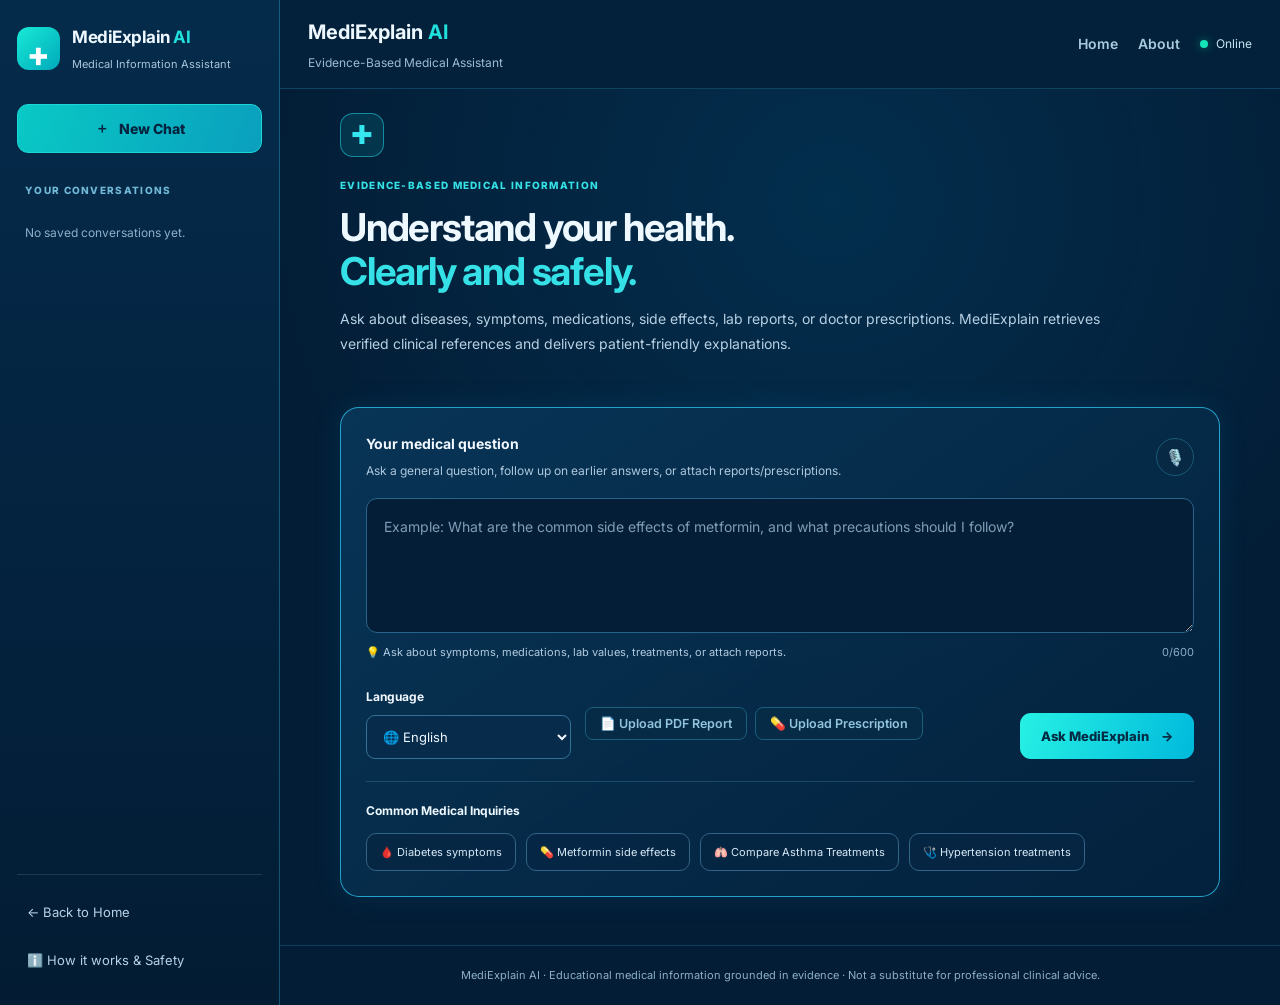
==== commit 36c7185e: "Enhance MediExplain AI with multi-source retrieval and medical features" ====
--- a/frontend/chat.html
+++ b/frontend/chat.html
@@ -11,19 +11,25 @@
 </head>
 <body class="chat-page">
 
+<!-- MOBILE SIDEBAR BACKDROP OVERLAY -->
+<div id="sidebarBackdrop" class="sidebar-backdrop hidden" onclick="toggleSidebar(false)"></div>
+
 <div class="chat-app">
 
     <!-- SIDEBAR -->
     <aside class="chat-sidebar" id="chatSidebar">
         <div class="sidebar-brand">
-            <div class="sidebar-logo">+</div>
-            <div>
-                <h2>MediExplain <span>AI</span></h2>
-                <p>Medical Information Assistant</p>
-            </div>
-        </div>
-
-        <button type="button" class="new-chat-button" id="newChatButton">
+            <div class="sidebar-brand-left">
+                <div class="sidebar-logo">+</div>
+                <div>
+                    <h2>MediExplain <span>AI</span></h2>
+                    <p>Medical Information Assistant</p>
+                </div>
+            </div>
+            <button type="button" class="sidebar-close-btn" id="sidebarCloseBtn" onclick="toggleSidebar(false)" aria-label="Close sidebar">✕</button>
+        </div>
+
+        <button type="button" class="new-chat-button" id="newChatButton" onclick="startNewMedicalChat()">
             <span>＋</span> New Chat
         </button>
 
@@ -50,6 +56,7 @@
                     class="sidebar-toggle"
                     id="sidebarToggle"
                     aria-label="Toggle sidebar"
+                    onclick="toggleSidebar()"
                 >☰</button>
 
                 <div class="topbar-title">
@@ -79,10 +86,15 @@
                 </h2>
 
                 <p>
-                    Ask about diseases, symptoms, medications, side effects, or medical terminology.
-                    MediExplain retrieves verified medical references and delivers patient-friendly explanations.
+                    Ask about diseases, symptoms, medications, side effects, lab reports, or doctor prescriptions.
+                    MediExplain retrieves verified clinical references and delivers patient-friendly explanations.
                 </p>
             </section>
+
+            <!-- CONVERSATION THREAD (PREVIOUS MESSAGES RESTORATION) -->
+            <div id="conversationThread" class="conversation-thread hidden">
+                <!-- Restored conversation turns render here -->
+            </div>
 
             <!-- QUESTION CARD -->
             <section class="chat-question-card" id="ask">
@@ -90,7 +102,7 @@
                 <div class="chat-input-heading">
                     <div>
                         <label for="question">Your medical question</label>
-                        <p>Be as specific as possible for grounded, relevant medical explanations.</p>
+                        <p>Ask a general question, follow up on earlier answers, or attach reports/prescriptions.</p>
                     </div>
                     <div class="input-actions-header">
                         <button type="button" id="voiceInputBtn" class="tool-icon-btn" title="Voice Input" onclick="toggleVoiceInput()">
@@ -106,14 +118,14 @@
                 <div class="textarea-wrapper">
                     <textarea
                         id="question"
-                        rows="5"
+                        rows="4"
                         maxlength="600"
                         placeholder="Example: What are the common side effects of metformin, and what precautions should I follow?"
                     ></textarea>
                 </div>
 
                 <div class="chat-input-hint">
-                    <span>💡 Ask about symptoms, diseases, medications, side effects, or treatments.</span>
+                    <span>💡 Ask about symptoms, medications, lab values, treatments, or attach reports.</span>
                     <span id="questionCount">0/600</span>
                 </div>
 
@@ -131,14 +143,16 @@
 
                         <!-- ATTACHMENT BUTTONS -->
                         <div class="attachment-actions">
+                            <!-- PDF MEDICAL REPORT -->
                             <input type="file" id="pdfFileInput" accept=".pdf" class="hidden" onchange="handlePdfUpload(event)">
-                            <button type="button" class="attach-btn" onclick="document.getElementById('pdfFileInput').click()" title="Attach medical reference PDF">
-                                📎 Attach PDF
+                            <button type="button" class="attach-btn" onclick="document.getElementById('pdfFileInput').click()" title="Attach PDF Medical Report">
+                                📄 Upload PDF Report
                             </button>
 
-                            <input type="file" id="imageFileInput" accept="image/png,image/jpeg,image/webp" class="hidden" onchange="handleImageAttach(event)">
-                            <button type="button" class="attach-btn" onclick="document.getElementById('imageFileInput').click()" title="Attach medical image for reference">
-                                🖼️ Attach Image
+                            <!-- PRESCRIPTION IMAGE -->
+                            <input type="file" id="prescriptionFileInput" accept="image/png,image/jpeg,image/webp,image/jpg" class="hidden" onchange="handlePrescriptionUpload(event)">
+                            <button type="button" class="attach-btn" onclick="document.getElementById('prescriptionFileInput').click()" title="Upload Doctor's Prescription Image">
+                                💊 Upload Prescription
                             </button>
                         </div>
                     </div>
@@ -155,7 +169,7 @@
 
                 <!-- QUICK QUESTIONS -->
                 <div class="chat-quick-section">
-                    <div class="chat-quick-title">Common Medical Questions</div>
+                    <div class="chat-quick-title">Common Medical Inquiries</div>
 
                     <div class="chat-quick-buttons">
                         <button type="button" onclick="setQuestion('What are the symptoms of diabetes and how is it diagnosed?')">
@@ -166,8 +180,8 @@
                             💊 Metformin side effects
                         </button>
 
-                        <button type="button" onclick="setQuestion('What is asthma, what triggers flare-ups, and how is it managed?')">
-                            🫁 Asthma overview
+                        <button type="button" onclick="setQuestion('Compare the available treatments for asthma.')">
+                            🫁 Compare Asthma Treatments
                         </button>
 
                         <button type="button" onclick="setQuestion('How is high blood pressure treated and prevented?')">
@@ -182,13 +196,13 @@
                 <div class="loading-animation">
                     <span></span><span></span><span></span>
                 </div>
-                <h3>Reviewing trusted medical sources...</h3>
-                <p>Retrieving relevant knowledge, ranking medical passages, and preparing patient-friendly guidance.</p>
+                <h3>Reviewing verified medical sources...</h3>
+                <p>Retrieving evidence across NHS, Mayo Clinic, Cleveland Clinic, NIDDK, WHO & MedlinePlus.</p>
                 <div class="loading-steps">
                     <span>Retrieval</span><span>•</span>
                     <span>Safety Check</span><span>•</span>
                     <span>Reranking</span><span>•</span>
-                    <span>Plain Explanation</span>
+                    <span>Patient Explanation</span>
                 </div>
             </div>
 
@@ -198,11 +212,10 @@
                 <div class="response-heading">
                     <div>
                         <div class="section-label">EVIDENCE-BASED MEDICAL EXPLANATION</div>
-                        <h2>Your Explanation</h2>
+                        <h2 id="responseHeadingTitle">Your Explanation</h2>
                         <p>Synthesized from verified medical references and patient guidelines.</p>
                     </div>
 
-                    <!-- STRICTLY ONE VISIBLE COPY BUTTON -->
                     <button type="button" class="copy-button" id="copyButton" onclick="copyAnswer()">
                         📋 Copy answer
                     </button>
@@ -214,13 +227,13 @@
                         <div class="medical-icon">+</div>
                         <div class="header-text-group">
                             <h3>Medical Explanation</h3>
-                            <span>Clear, patient-friendly information</span>
+                            <span>Select any word or sentence to get an instant plain-language explanation</span>
                         </div>
                         <button type="button" id="speakButton" class="speech-toggle-btn" onclick="toggleSpeech()" title="Read aloud">
                             🔊 Listen
                         </button>
                     </div>
-                    <div id="answer" class="answer"></div>
+                    <div id="answer" class="answer selectable-answer-area"></div>
                 </div>
 
                 <!-- METRICS GRID -->
@@ -240,7 +253,7 @@
                     </div>
                 </div>
 
-                <!-- MEDICAL TERMINOLOGY SIMPLIFIER (PHASE 3D) -->
+                <!-- MEDICAL TERMINOLOGY SIMPLIFIER -->
                 <div id="terminologyCard" class="terminology-card hidden">
                     <div class="terminology-header">
                         <div class="terminology-icon">📖</div>
@@ -264,7 +277,7 @@
                     <p id="safetyMessage"></p>
                 </div>
 
-                <!-- EVIDENCE EXPLORER (PHASE 5) -->
+                <!-- EVIDENCE EXPLORER -->
                 <div id="evidenceExplorerCard" class="evidence-explorer-card">
                     <div class="evidence-explorer-header">
                         <div>
@@ -288,7 +301,7 @@
                     <div id="sources" class="sources-list"></div>
                 </div>
 
-                <!-- INTERACTIVE ACTION BAR (PHASES 9 & 10) -->
+                <!-- INTERACTIVE ACTION BAR -->
                 <div class="action-tools-bar">
                     <button type="button" class="tool-action-btn" onclick="openReportModal()">
                         📄 Generate Medical Report
@@ -300,7 +313,7 @@
                         🩺 Questions for Doctor
                     </button>
                     <button type="button" class="ask-another-button" id="askAnotherButton">
-                        ← Ask another question
+                        ← Ask follow-up question
                     </button>
                 </div>
 
@@ -314,6 +327,36 @@
         </footer>
 
     </main>
+</div>
+
+<!-- =========================================================
+     FLOATING TOOLTIP & CARD FOR WORD SELECTION (PHASE 6)
+========================================================= -->
+<div id="wordSelectionPill" class="selection-floating-pill hidden">
+    <button type="button" id="explainSelectionBtn" onclick="explainCurrentSelection()">
+        💡 Explain this
+    </button>
+</div>
+
+<div id="wordExplanationModal" class="word-explanation-card hidden">
+    <div class="word-explanation-header">
+        <div>
+            <span class="word-explanation-eyebrow">MEDICAL TERM EXPLAINED</span>
+            <h4 id="selectionTermTitle">Term</h4>
+        </div>
+        <button type="button" class="word-close-btn" onclick="closeWordExplanation()" aria-label="Close">×</button>
+    </div>
+    <div class="word-explanation-body">
+        <p id="selectionDefinition" class="word-definition"></p>
+        <div id="selectionImportanceWrapper" class="word-meta-section">
+            <strong>Clinical Context:</strong>
+            <span id="selectionImportance"></span>
+        </div>
+        <div id="selectionExampleWrapper" class="word-meta-section">
+            <strong>Reference / Example:</strong>
+            <span id="selectionExample"></span>
+        </div>
+    </div>
 </div>
 
 <!-- =========================================================
@@ -338,16 +381,20 @@
 </div>
 
 <!-- =========================================================
-     MODAL 2: TREATMENT COMPARISON TABLE
+     MODAL 2: TREATMENT COMPARISON TABLE (PHASE 4)
 ========================================================= -->
 <div id="treatmentModal" class="modal-overlay hidden" onclick="closeModalOnBackdrop(event, 'treatmentModal')">
-    <div class="modal-card">
+    <div class="modal-card treatment-modal-card">
         <div class="modal-header">
             <div>
                 <span class="modal-eyebrow">TREATMENT ANALYSIS</span>
                 <h2 id="treatmentModalTitle">Evidence-Based Treatment Comparison</h2>
             </div>
             <button type="button" class="modal-close-btn" onclick="closeModal('treatmentModal')" aria-label="Close modal">×</button>
+        </div>
+        <div class="treatment-search-bar">
+            <input type="text" id="treatmentConditionInput" placeholder="Enter condition (e.g. Asthma, Hypertension, Diabetes, Migraine)..." onkeydown="if(event.key==='Enter') executeTreatmentCompare()">
+            <button type="button" class="treatment-search-btn" onclick="executeTreatmentCompare()">Compare Treatments</button>
         </div>
         <div class="modal-body" id="treatmentBody">
             <!-- Dynamic treatment comparison table -->
@@ -373,6 +420,45 @@
     </div>
 </div>
 
+<!-- =========================================================
+     MODAL 4: PDF MEDICAL REPORT EXPLANATION (PHASE 2)
+========================================================= -->
+<div id="pdfReportModal" class="modal-overlay hidden" onclick="closeModalOnBackdrop(event, 'pdfReportModal')">
+    <div class="modal-card report-modal-card">
+        <div class="modal-header">
+            <div>
+                <span class="modal-eyebrow">LABORATORY REPORT EXPLANATION</span>
+                <h2 id="pdfModalReportTitle">Medical Report Analysis</h2>
+            </div>
+            <div class="modal-header-actions">
+                <button type="button" class="modal-print-btn" onclick="window.print()">🖨️ Print / Save PDF</button>
+                <button type="button" class="modal-close-btn" onclick="closeModal('pdfReportModal')" aria-label="Close modal">×</button>
+            </div>
+        </div>
+        <div class="modal-body" id="pdfReportModalBody">
+            <!-- Dynamic PDF report analysis -->
+        </div>
+    </div>
+</div>
+
+<!-- =========================================================
+     MODAL 5: PRESCRIPTION IMAGE OCR & REVIEW (PHASE 3)
+========================================================= -->
+<div id="prescriptionModal" class="modal-overlay hidden" onclick="closeModalOnBackdrop(event, 'prescriptionModal')">
+    <div class="modal-card prescription-modal-card">
+        <div class="modal-header">
+            <div>
+                <span class="modal-eyebrow">PRESCRIPTION RECOGNITION & EXPLANATION</span>
+                <h2>Doctor's Prescription Verification</h2>
+            </div>
+            <button type="button" class="modal-close-btn" onclick="closeModal('prescriptionModal')" aria-label="Close modal">×</button>
+        </div>
+        <div class="modal-body" id="prescriptionModalBody">
+            <!-- Dynamic Prescription content -->
+        </div>
+    </div>
+</div>
+
 <!-- TOAST FEEDBACK -->
 <div id="copyToast" class="toast-notification hidden"></div>
 
--- a/frontend/style.css
+++ b/frontend/style.css
@@ -3463,4 +3463,796 @@
         color: #0c3e60 !important;
         font-size: 24px;
     }
-}+}
+
+
+/* =========================================================
+   PHASES 1-8 NEW STYLES: CONVERSATIONS, PDF, PRESCRIPTION,
+   WORD EXPLANATION, TREATMENT COMPARISON & RESPONSIVE
+========================================================= */
+
+/* Mobile Backdrop for Sidebar */
+.sidebar-backdrop {
+    position: fixed;
+    top: 0;
+    left: 0;
+    width: 100vw;
+    height: 100vh;
+    background: rgba(3, 35, 64, 0.75);
+    backdrop-filter: blur(4px);
+    z-index: 100;
+}
+
+.sidebar-brand-left {
+    display: flex;
+    align-items: center;
+    gap: 12px;
+}
+
+.sidebar-close-btn {
+    display: none;
+    background: transparent;
+    border: none;
+    color: #a2c4d6;
+    font-size: 20px;
+    cursor: pointer;
+    padding: 6px;
+    border-radius: 8px;
+    transition: color 0.2s, background 0.2s;
+}
+
+.sidebar-close-btn:hover {
+    color: #ffffff;
+    background: rgba(255, 255, 255, 0.1);
+}
+
+/* Conversation Thread (Phase 1 & 5) */
+.conversation-thread {
+    margin-bottom: 24px;
+    display: flex;
+    flex-direction: column;
+    gap: 16px;
+}
+
+.thread-header {
+    display: flex;
+    justify-content: space-between;
+    align-items: center;
+    padding: 10px 16px;
+    background: rgba(8, 203, 189, 0.08);
+    border: 1px solid rgba(8, 203, 189, 0.25);
+    border-radius: 12px;
+    font-size: 13px;
+    color: #21e0d5;
+    font-weight: 600;
+}
+
+.thread-title-badge {
+    background: rgba(33, 224, 213, 0.15);
+    padding: 4px 10px;
+    border-radius: 14px;
+    font-size: 12px;
+    color: #ffffff;
+    max-width: 250px;
+    white-space: nowrap;
+    overflow: hidden;
+    text-overflow: ellipsis;
+}
+
+.thread-exchange-card {
+    background: rgba(6, 45, 75, 0.7);
+    border: 1px solid rgba(64, 210, 235, 0.2);
+    border-radius: 16px;
+    padding: 18px 22px;
+    display: flex;
+    flex-direction: column;
+    gap: 14px;
+    box-shadow: 0 4px 18px rgba(0, 0, 0, 0.2);
+}
+
+.thread-user-row {
+    display: flex;
+    align-items: flex-start;
+    gap: 12px;
+}
+
+.thread-role-pill {
+    display: inline-block;
+    padding: 4px 10px;
+    border-radius: 12px;
+    font-size: 11px;
+    font-weight: 700;
+    text-transform: uppercase;
+    letter-spacing: 0.5px;
+    flex-shrink: 0;
+}
+
+.user-pill {
+    background: #08cbbd;
+    color: #032747;
+}
+
+.ai-pill {
+    background: rgba(33, 224, 213, 0.2);
+    color: #21e0d5;
+    border: 1px solid rgba(33, 224, 213, 0.4);
+}
+
+.thread-question-text {
+    font-weight: 600;
+    color: #ffffff;
+    font-size: 15px;
+    line-height: 1.5;
+}
+
+.thread-assistant-row {
+    border-top: 1px solid rgba(255, 255, 255, 0.08);
+    padding-top: 14px;
+}
+
+.thread-assistant-header {
+    display: flex;
+    justify-content: space-between;
+    align-items: center;
+    margin-bottom: 10px;
+}
+
+.thread-badges-group {
+    display: flex;
+    gap: 8px;
+}
+
+.thread-badge {
+    padding: 2px 8px;
+    border-radius: 10px;
+    font-size: 11px;
+    font-weight: 600;
+}
+
+.badge-conf-high {
+    background: rgba(18, 215, 196, 0.2);
+    color: #12d7c4;
+    border: 1px solid #12d7c4;
+}
+
+.badge-conf-medium, .badge-conf-normal {
+    background: rgba(37, 99, 235, 0.2);
+    color: #60a5fa;
+    border: 1px solid #60a5fa;
+}
+
+.badge-conf-low {
+    background: rgba(239, 68, 68, 0.2);
+    color: #f87171;
+    border: 1px solid #f87171;
+}
+
+.badge-safety-normal {
+    background: rgba(16, 185, 129, 0.15);
+    color: #34d399;
+}
+
+.badge-safety-warning {
+    background: rgba(245, 158, 11, 0.2);
+    color: #fbbf24;
+}
+
+.badge-safety-emergency {
+    background: rgba(239, 68, 68, 0.25);
+    color: #f87171;
+    font-weight: 700;
+}
+
+.thread-answer-text {
+    color: #d6e8f5;
+    font-size: 14.5px;
+    line-height: 1.7;
+}
+
+.thread-citations-mini {
+    margin-top: 10px;
+    font-size: 12px;
+    color: #8fb9d2;
+}
+
+.thread-citations-mini span {
+    color: #21e0d5;
+}
+
+/* Attached badge buttons */
+.attached-view-btn {
+    background: #08cbbd;
+    color: #032747;
+    border: none;
+    padding: 3px 10px;
+    border-radius: 8px;
+    font-size: 12px;
+    font-weight: 700;
+    cursor: pointer;
+    margin-left: 8px;
+    transition: background 0.2s, transform 0.1s;
+}
+
+.attached-view-btn:hover {
+    background: #14f3e3;
+    transform: translateY(-1px);
+}
+
+/* Floating Word Selection Pill & Card (Phase 6) */
+.selection-floating-pill {
+    position: absolute;
+    z-index: 1500;
+    transform: translate(-50%, -100%);
+    animation: pill-pop 0.2s ease-out;
+}
+
+.selection-floating-pill button {
+    background: #08cbbd;
+    color: #032747;
+    border: 1px solid #21e0d5;
+    padding: 6px 14px;
+    border-radius: 20px;
+    font-size: 13px;
+    font-weight: 700;
+    cursor: pointer;
+    box-shadow: 0 6px 20px rgba(0, 0, 0, 0.4);
+    display: flex;
+    align-items: center;
+    gap: 6px;
+    transition: background 0.2s, transform 0.1s;
+}
+
+.selection-floating-pill button:hover {
+    background: #19f5e5;
+    transform: translateY(-2px);
+}
+
+@keyframes pill-pop {
+    from { opacity: 0; transform: translate(-50%, -85%); }
+    to { opacity: 1; transform: translate(-50%, -100%); }
+}
+
+.word-explanation-card {
+    position: fixed;
+    bottom: 24px;
+    right: 24px;
+    max-width: 420px;
+    width: 90%;
+    background: #063155;
+    border: 1px solid #21e0d5;
+    border-radius: 16px;
+    padding: 20px;
+    box-shadow: 0 16px 45px rgba(0, 0, 0, 0.5);
+    z-index: 1600;
+    animation: toast-fade 0.3s ease-out;
+}
+
+.word-explanation-header {
+    display: flex;
+    justify-content: space-between;
+    align-items: flex-start;
+    border-bottom: 1px solid rgba(64, 210, 235, 0.25);
+    padding-bottom: 10px;
+    margin-bottom: 12px;
+}
+
+.word-explanation-eyebrow {
+    font-size: 10.5px;
+    font-weight: 700;
+    color: #21e0d5;
+    letter-spacing: 0.8px;
+}
+
+.word-explanation-header h4 {
+    margin: 4px 0 0 0;
+    font-size: 18px;
+    color: #ffffff;
+}
+
+.word-close-btn {
+    background: transparent;
+    border: none;
+    color: #a2c4d6;
+    font-size: 22px;
+    cursor: pointer;
+    line-height: 1;
+    padding: 2px 6px;
+    border-radius: 6px;
+}
+
+.word-close-btn:hover {
+    color: #ffffff;
+    background: rgba(255, 255, 255, 0.1);
+}
+
+.word-definition {
+    font-size: 14.5px;
+    color: #f0f7ff;
+    line-height: 1.6;
+    margin-bottom: 12px;
+}
+
+.word-meta-section {
+    font-size: 13px;
+    color: #bdd6e8;
+    margin-top: 8px;
+    line-height: 1.5;
+}
+
+.word-meta-section strong {
+    color: #21e0d5;
+}
+
+/* Treatment Search Bar (Phase 4) */
+.treatment-search-bar {
+    display: flex;
+    gap: 10px;
+    margin-bottom: 20px;
+}
+
+.treatment-search-bar input {
+    flex: 1;
+    padding: 12px 16px;
+    border-radius: 10px;
+    border: 1px solid rgba(64, 210, 235, 0.4);
+    background: #021a30;
+    color: #ffffff;
+    font-size: 14.5px;
+}
+
+.treatment-search-bar input:focus {
+    outline: none;
+    border-color: #21e0d5;
+    box-shadow: 0 0 0 3px rgba(33, 224, 213, 0.2);
+}
+
+.treatment-search-btn {
+    padding: 12px 20px;
+    background: #08cbbd;
+    color: #032747;
+    border: none;
+    border-radius: 10px;
+    font-weight: 700;
+    font-size: 14px;
+    cursor: pointer;
+    white-space: nowrap;
+    transition: background 0.2s;
+}
+
+.treatment-search-btn:hover {
+    background: #14f3e3;
+}
+
+/* Treatment Table Styling */
+.treatment-modal-card {
+    max-width: 1100px;
+    width: 95%;
+}
+
+.treatment-table-wrapper {
+    overflow-x: auto;
+    border-radius: 12px;
+    border: 1px solid rgba(64, 210, 235, 0.25);
+    margin: 14px 0;
+}
+
+.treatment-table {
+    width: 100%;
+    border-collapse: collapse;
+    font-size: 13.5px;
+    text-align: left;
+    min-width: 800px;
+}
+
+.treatment-table th {
+    background: #042442;
+    color: #21e0d5;
+    padding: 14px 16px;
+    font-weight: 700;
+    border-bottom: 1px solid rgba(64, 210, 235, 0.3);
+}
+
+.treatment-table td {
+    padding: 14px 16px;
+    border-bottom: 1px solid rgba(255, 255, 255, 0.08);
+    color: #d6e8f5;
+    line-height: 1.5;
+    vertical-align: top;
+}
+
+.treatment-table tr:hover td {
+    background: rgba(33, 224, 213, 0.04);
+}
+
+/* PDF Report Modal Details (Phase 2) */
+.report-meta-box {
+    display: flex;
+    flex-wrap: wrap;
+    gap: 18px;
+    padding: 14px 18px;
+    background: rgba(8, 203, 189, 0.08);
+    border: 1px solid rgba(8, 203, 189, 0.25);
+    border-radius: 12px;
+    margin-bottom: 18px;
+    font-size: 13.5px;
+    color: #d6e8f5;
+}
+
+.report-alert-card {
+    background: rgba(220, 38, 38, 0.12);
+    border: 1px solid rgba(239, 68, 68, 0.4);
+    border-radius: 14px;
+    padding: 18px 20px;
+    margin-bottom: 20px;
+}
+
+.report-alert-card h4 {
+    margin: 0 0 6px 0;
+    color: #f87171;
+    font-size: 16px;
+}
+
+.abnormal-list {
+    display: flex;
+    flex-direction: column;
+    gap: 10px;
+}
+
+.abnormal-item {
+    background: rgba(0, 0, 0, 0.2);
+    padding: 10px 14px;
+    border-radius: 8px;
+    font-size: 13.5px;
+}
+
+.abnormal-val {
+    color: #fca5a5;
+    font-weight: 700;
+}
+
+.abnormal-desc {
+    color: #e2e8f0;
+    font-size: 12.5px;
+    margin-top: 4px;
+}
+
+.status-pill {
+    display: inline-block;
+    padding: 3px 8px;
+    border-radius: 10px;
+    font-size: 11.5px;
+    font-weight: 600;
+}
+
+.status-high, .status-low {
+    background: rgba(239, 68, 68, 0.2);
+    color: #f87171;
+    border: 1px solid #ef4444;
+}
+
+.status-normal {
+    background: rgba(16, 185, 129, 0.2);
+    color: #34d399;
+    border: 1px solid #10b981;
+}
+
+.report-disclaimer-box {
+    margin-top: 22px;
+    padding: 14px 18px;
+    background: rgba(0, 0, 0, 0.2);
+    border-left: 4px solid #08cbbd;
+    font-size: 12px;
+    color: #a2c4d6;
+    line-height: 1.6;
+}
+
+/* Prescription Recognition & Verification (Phase 3) */
+.prescription-modal-card {
+    max-width: 1100px;
+    width: 95%;
+}
+
+.prescription-split-view {
+    display: grid;
+    grid-template-columns: 1fr 1.3fr;
+    gap: 24px;
+}
+
+@media (max-width: 860px) {
+    .prescription-split-view {
+        grid-template-columns: 1fr;
+    }
+}
+
+.prescription-image-pane h4,
+.prescription-data-pane h4 {
+    margin: 0 0 12px 0;
+    color: #21e0d5;
+    font-size: 16px;
+}
+
+.prescription-img-container {
+    background: #021a30;
+    border: 1px solid rgba(64, 210, 235, 0.3);
+    border-radius: 12px;
+    padding: 8px;
+    text-align: center;
+    max-height: 440px;
+    overflow: auto;
+}
+
+.prescription-preview-img {
+    max-width: 100%;
+    max-height: 400px;
+    object-fit: contain;
+    border-radius: 8px;
+}
+
+.prescription-readability-meta {
+    margin-top: 10px;
+    font-size: 13.5px;
+    color: #d6e8f5;
+}
+
+.prescription-abbr-box {
+    margin-top: 14px;
+    padding: 12px 14px;
+    background: rgba(8, 203, 189, 0.08);
+    border-radius: 10px;
+    font-size: 12.5px;
+    color: #bcd5e6;
+}
+
+.prescription-abbr-box ul {
+    margin: 6px 0 0 16px;
+    padding: 0;
+}
+
+.prescription-review-list {
+    display: flex;
+    flex-direction: column;
+    gap: 16px;
+    max-height: 420px;
+    overflow-y: auto;
+    padding-right: 6px;
+}
+
+.prescription-med-card {
+    background: #042442;
+    border: 1px solid rgba(64, 210, 235, 0.25);
+    border-radius: 12px;
+    padding: 14px 16px;
+}
+
+.prescription-med-header {
+    display: flex;
+    justify-content: space-between;
+    align-items: center;
+    margin-bottom: 10px;
+    font-weight: 700;
+    color: #ffffff;
+    font-size: 14px;
+}
+
+.clarity-badge {
+    padding: 2px 8px;
+    border-radius: 10px;
+    font-size: 11px;
+    font-weight: 600;
+}
+
+.clarity-high {
+    background: rgba(16, 185, 129, 0.2);
+    color: #34d399;
+}
+
+.clarity-medium {
+    background: rgba(245, 158, 11, 0.2);
+    color: #fbbf24;
+}
+
+.clarity-unclear, .clarity-unclearsverificationrequired {
+    background: rgba(239, 68, 68, 0.25);
+    color: #f87171;
+    font-weight: 700;
+}
+
+.prescription-grid-inputs {
+    display: grid;
+    grid-template-columns: repeat(auto-fit, minmax(130px, 1fr));
+    gap: 8px 12px;
+}
+
+.prescription-grid-inputs label,
+.prescription-med-card label {
+    display: block;
+    font-size: 11.5px;
+    font-weight: 600;
+    color: #8fb9d2;
+    margin-bottom: 3px;
+}
+
+.prescription-grid-inputs input,
+.prescription-med-card input {
+    width: 100%;
+    padding: 7px 10px;
+    border-radius: 8px;
+    border: 1px solid rgba(64, 210, 235, 0.3);
+    background: #021a30;
+    color: #ffffff;
+    font-size: 13px;
+}
+
+.prescription-grid-inputs input:focus,
+.prescription-med-card input:focus {
+    outline: none;
+    border-color: #21e0d5;
+}
+
+.prescription-action-row {
+    margin-top: 16px;
+}
+
+.explained-med-item {
+    background: #042442;
+    border-left: 4px solid #08cbbd;
+    padding: 14px 16px;
+    border-radius: 0 10px 10px 0;
+    margin-bottom: 12px;
+}
+
+.explained-med-item h5 {
+    margin: 0 0 8px 0;
+    font-size: 15px;
+    color: #21e0d5;
+}
+
+.explained-med-item p {
+    margin: 4px 0;
+    font-size: 13px;
+    color: #d6e8f5;
+    line-height: 1.5;
+}
+
+.explained-source-tag {
+    display: inline-block;
+    margin-top: 6px;
+    font-size: 11px;
+    color: #8fb9d2;
+}
+
+.prescription-interaction-box {
+    background: rgba(245, 158, 11, 0.1);
+    border: 1px solid rgba(245, 158, 11, 0.3);
+    padding: 12px 16px;
+    border-radius: 10px;
+    margin: 14px 0;
+}
+
+.prescription-interaction-box h4 {
+    margin: 0 0 6px 0;
+    color: #fbbf24;
+    font-size: 14.5px;
+}
+
+.interaction-item {
+    font-size: 13px;
+    color: #fce7f3;
+}
+
+.prescription-warnings-box {
+    background: rgba(239, 68, 68, 0.12);
+    border: 1px solid rgba(239, 68, 68, 0.35);
+    padding: 12px 16px;
+    border-radius: 10px;
+    font-size: 13px;
+    color: #fca5a5;
+    margin-bottom: 12px;
+}
+
+/* =========================================================
+   PHASE 8: RESPONSIVE BEHAVIOUR & BREAKPOINTS
+========================================================= */
+
+@media (max-width: 1024px) {
+    .chat-sidebar {
+        position: fixed;
+        top: 0;
+        left: -320px;
+        width: 300px;
+        height: 100vh;
+        z-index: 200;
+        transition: left 0.3s cubic-bezier(0.4, 0, 0.2, 1);
+        box-shadow: 10px 0 35px rgba(0, 0, 0, 0.6);
+    }
+
+    .chat-sidebar.sidebar-open {
+        left: 0;
+    }
+
+    .sidebar-close-btn {
+        display: block;
+    }
+
+    .chat-main {
+        margin-left: 0 !important;
+        width: 100% !important;
+    }
+
+    .chat-content {
+        padding: 20px 4% !important;
+    }
+}
+
+@media (max-width: 768px) {
+    .chat-topbar {
+        padding: 0 16px;
+    }
+
+    .topbar-right .topbar-link {
+        display: none;
+    }
+
+    .chat-welcome h2 {
+        font-size: 26px !important;
+    }
+
+    .chat-question-controls {
+        flex-direction: column;
+        align-items: stretch;
+        gap: 12px;
+    }
+
+    .controls-left {
+        flex-direction: column;
+        align-items: stretch;
+        gap: 10px;
+    }
+
+    .attachment-actions {
+        display: flex;
+        flex-wrap: wrap;
+        gap: 8px;
+    }
+
+    .attachment-actions .attach-btn {
+        flex: 1;
+        justify-content: center;
+    }
+
+    .chat-ask-button {
+        width: 100%;
+        justify-content: center;
+    }
+
+    .action-tools-bar {
+        flex-direction: column;
+    }
+
+    .tool-action-btn, .ask-another-button {
+        width: 100%;
+        text-align: center;
+    }
+
+    .word-explanation-card {
+        bottom: 12px;
+        right: 12px;
+        left: 12px;
+        width: auto;
+    }
+}
+
+@media (max-width: 480px) {
+    .chat-welcome {
+        padding: 22px 16px !important;
+    }
+
+    .chat-quick-buttons button {
+        width: 100%;
+        text-align: left;
+    }
+
+    .metrics-grid {
+        grid-template-columns: 1fr !important;
+    }
+}
